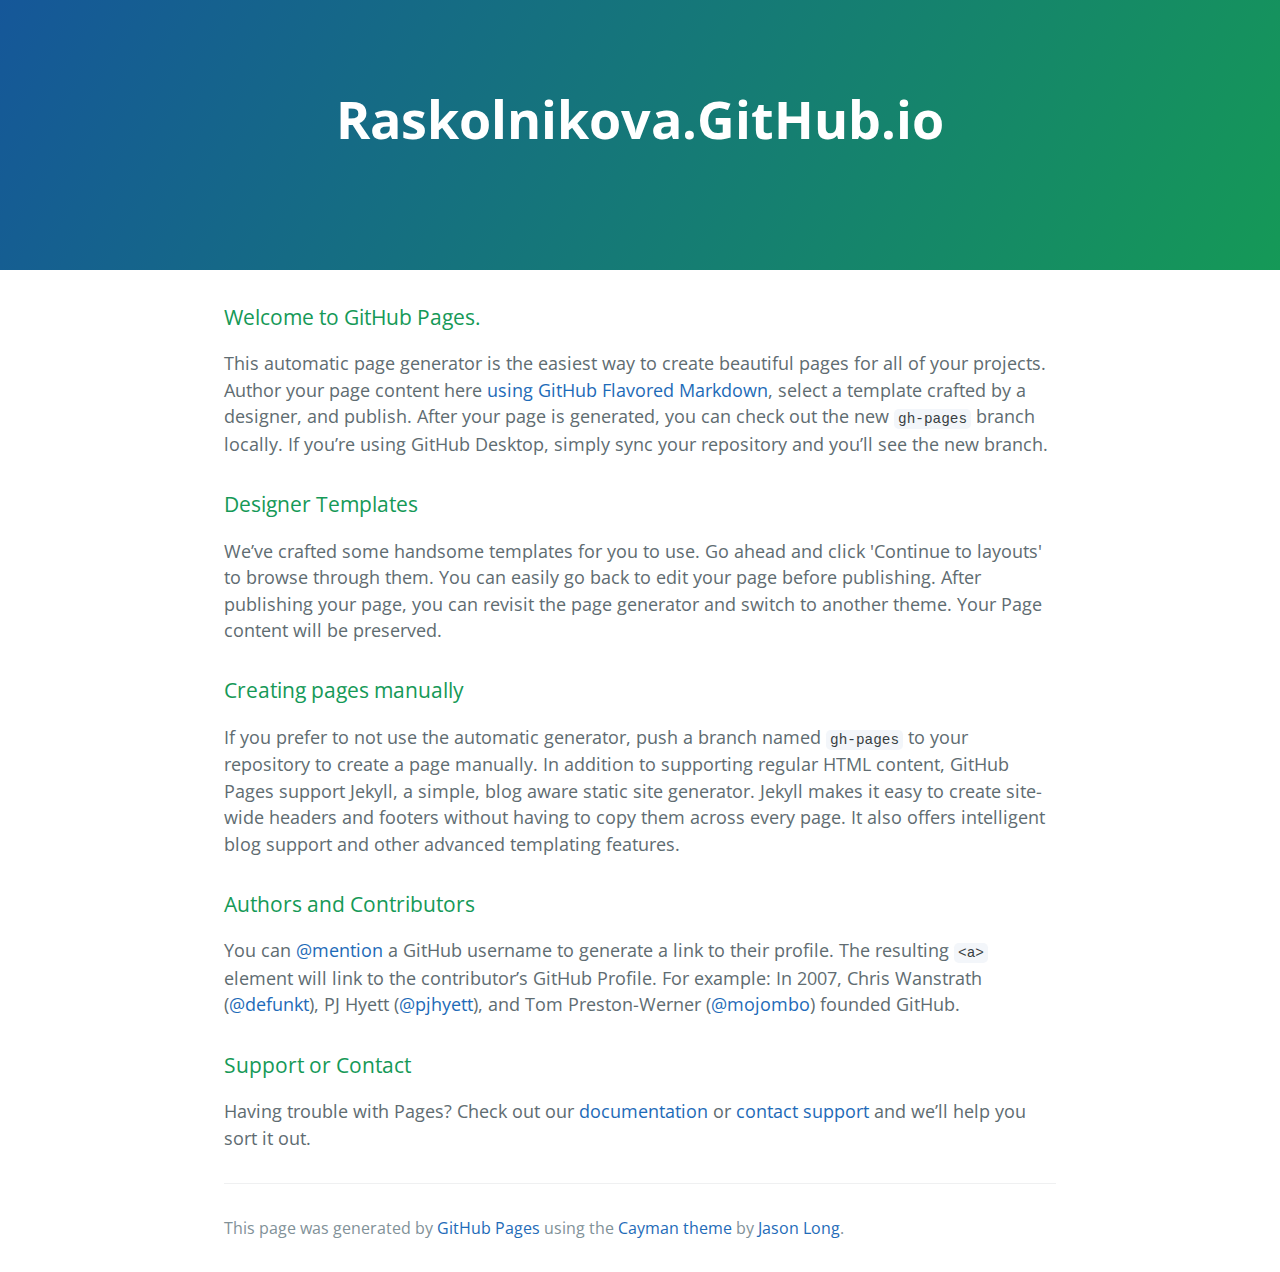
==== index.html @ 6399adfe "Replace master branch with page content via GitHub" ====
<!DOCTYPE html>
<html lang="en-us">
  <head>
    <meta charset="UTF-8">
    <title>Raskolnikova.GitHub.io by raskolnikova</title>
    <meta name="viewport" content="width=device-width, initial-scale=1">
    <link rel="stylesheet" type="text/css" href="stylesheets/normalize.css" media="screen">
    <link href='https://fonts.googleapis.com/css?family=Open+Sans:400,700' rel='stylesheet' type='text/css'>
    <link rel="stylesheet" type="text/css" href="stylesheets/stylesheet.css" media="screen">
    <link rel="stylesheet" type="text/css" href="stylesheets/github-light.css" media="screen">
  </head>
  <body>
    <section class="page-header">
      <h1 class="project-name">Raskolnikova.GitHub.io</h1>
      <h2 class="project-tagline"></h2>
    </section>

    <section class="main-content">
      <h3>
<a id="welcome-to-github-pages" class="anchor" href="#welcome-to-github-pages" aria-hidden="true"><span aria-hidden="true" class="octicon octicon-link"></span></a>Welcome to GitHub Pages.</h3>

<p>This automatic page generator is the easiest way to create beautiful pages for all of your projects. Author your page content here <a href="https://guides.github.com/features/mastering-markdown/">using GitHub Flavored Markdown</a>, select a template crafted by a designer, and publish. After your page is generated, you can check out the new <code>gh-pages</code> branch locally. If you’re using GitHub Desktop, simply sync your repository and you’ll see the new branch.</p>

<h3>
<a id="designer-templates" class="anchor" href="#designer-templates" aria-hidden="true"><span aria-hidden="true" class="octicon octicon-link"></span></a>Designer Templates</h3>

<p>We’ve crafted some handsome templates for you to use. Go ahead and click 'Continue to layouts' to browse through them. You can easily go back to edit your page before publishing. After publishing your page, you can revisit the page generator and switch to another theme. Your Page content will be preserved.</p>

<h3>
<a id="creating-pages-manually" class="anchor" href="#creating-pages-manually" aria-hidden="true"><span aria-hidden="true" class="octicon octicon-link"></span></a>Creating pages manually</h3>

<p>If you prefer to not use the automatic generator, push a branch named <code>gh-pages</code> to your repository to create a page manually. In addition to supporting regular HTML content, GitHub Pages support Jekyll, a simple, blog aware static site generator. Jekyll makes it easy to create site-wide headers and footers without having to copy them across every page. It also offers intelligent blog support and other advanced templating features.</p>

<h3>
<a id="authors-and-contributors" class="anchor" href="#authors-and-contributors" aria-hidden="true"><span aria-hidden="true" class="octicon octicon-link"></span></a>Authors and Contributors</h3>

<p>You can <a href="https://help.github.com/articles/basic-writing-and-formatting-syntax/#mentioning-users-and-teams" class="user-mention">@mention</a> a GitHub username to generate a link to their profile. The resulting <code>&lt;a&gt;</code> element will link to the contributor’s GitHub Profile. For example: In 2007, Chris Wanstrath (<a href="https://github.com/defunkt" class="user-mention">@defunkt</a>), PJ Hyett (<a href="https://github.com/pjhyett" class="user-mention">@pjhyett</a>), and Tom Preston-Werner (<a href="https://github.com/mojombo" class="user-mention">@mojombo</a>) founded GitHub.</p>

<h3>
<a id="support-or-contact" class="anchor" href="#support-or-contact" aria-hidden="true"><span aria-hidden="true" class="octicon octicon-link"></span></a>Support or Contact</h3>

<p>Having trouble with Pages? Check out our <a href="https://help.github.com/pages">documentation</a> or <a href="https://github.com/contact">contact support</a> and we’ll help you sort it out.</p>

      <footer class="site-footer">

        <span class="site-footer-credits">This page was generated by <a href="https://pages.github.com">GitHub Pages</a> using the <a href="https://github.com/jasonlong/cayman-theme">Cayman theme</a> by <a href="https://twitter.com/jasonlong">Jason Long</a>.</span>
      </footer>

    </section>

  
  </body>
</html>
---- stylesheets/stylesheet.css ----
* {
  box-sizing: border-box; }

body {
  padding: 0;
  margin: 0;
  font-family: "Open Sans", "Helvetica Neue", Helvetica, Arial, sans-serif;
  font-size: 16px;
  line-height: 1.5;
  color: #606c71; }

a {
  color: #1e6bb8;
  text-decoration: none; }
  a:hover {
    text-decoration: underline; }

.btn {
  display: inline-block;
  margin-bottom: 1rem;
  color: rgba(255, 255, 255, 0.7);
  background-color: rgba(255, 255, 255, 0.08);
  border-color: rgba(255, 255, 255, 0.2);
  border-style: solid;
  border-width: 1px;
  border-radius: 0.3rem;
  transition: color 0.2s, background-color 0.2s, border-color 0.2s; }
  .btn + .btn {
    margin-left: 1rem; }

.btn:hover {
  color: rgba(255, 255, 255, 0.8);
  text-decoration: none;
  background-color: rgba(255, 255, 255, 0.2);
  border-color: rgba(255, 255, 255, 0.3); }

@media screen and (min-width: 64em) {
  .btn {
    padding: 0.75rem 1rem; } }

@media screen and (min-width: 42em) and (max-width: 64em) {
  .btn {
    padding: 0.6rem 0.9rem;
    font-size: 0.9rem; } }

@media screen and (max-width: 42em) {
  .btn {
    display: block;
    width: 100%;
    padding: 0.75rem;
    font-size: 0.9rem; }
    .btn + .btn {
      margin-top: 1rem;
      margin-left: 0; } }

.page-header {
  color: #fff;
  text-align: center;
  background-color: #159957;
  background-image: linear-gradient(120deg, #155799, #159957); }

@media screen and (min-width: 64em) {
  .page-header {
    padding: 5rem 6rem; } }

@media screen and (min-width: 42em) and (max-width: 64em) {
  .page-header {
    padding: 3rem 4rem; } }

@media screen and (max-width: 42em) {
  .page-header {
    padding: 2rem 1rem; } }

.project-name {
  margin-top: 0;
  margin-bottom: 0.1rem; }

@media screen and (min-width: 64em) {
  .project-name {
    font-size: 3.25rem; } }

@media screen and (min-width: 42em) and (max-width: 64em) {
  .project-name {
    font-size: 2.25rem; } }

@media screen and (max-width: 42em) {
  .project-name {
    font-size: 1.75rem; } }

.project-tagline {
  margin-bottom: 2rem;
  font-weight: normal;
  opacity: 0.7; }

@media screen and (min-width: 64em) {
  .project-tagline {
    font-size: 1.25rem; } }

@media screen and (min-width: 42em) and (max-width: 64em) {
  .project-tagline {
    font-size: 1.15rem; } }

@media screen and (max-width: 42em) {
  .project-tagline {
    font-size: 1rem; } }

.main-content :first-child {
  margin-top: 0; }
.main-content img {
  max-width: 100%; }
.main-content h1, .main-content h2, .main-content h3, .main-content h4, .main-content h5, .main-content h6 {
  margin-top: 2rem;
  margin-bottom: 1rem;
  font-weight: normal;
  color: #159957; }
.main-content p {
  margin-bottom: 1em; }
.main-content code {
  padding: 2px 4px;
  font-family: Consolas, "Liberation Mono", Menlo, Courier, monospace;
  font-size: 0.9rem;
  color: #383e41;
  background-color: #f3f6fa;
  border-radius: 0.3rem; }
.main-content pre {
  padding: 0.8rem;
  margin-top: 0;
  margin-bottom: 1rem;
  font: 1rem Consolas, "Liberation Mono", Menlo, Courier, monospace;
  color: #567482;
  word-wrap: normal;
  background-color: #f3f6fa;
  border: solid 1px #dce6f0;
  border-radius: 0.3rem; }
  .main-content pre > code {
    padding: 0;
    margin: 0;
    font-size: 0.9rem;
    color: #567482;
    word-break: normal;
    white-space: pre;
    background: transparent;
    border: 0; }
.main-content .highlight {
  margin-bottom: 1rem; }
  .main-content .highlight pre {
    margin-bottom: 0;
    word-break: normal; }
.main-content .highlight pre, .main-content pre {
  padding: 0.8rem;
  overflow: auto;
  font-size: 0.9rem;
  line-height: 1.45;
  border-radius: 0.3rem; }
.main-content pre code, .main-content pre tt {
  display: inline;
  max-width: initial;
  padding: 0;
  margin: 0;
  overflow: initial;
  line-height: inherit;
  word-wrap: normal;
  background-color: transparent;
  border: 0; }
  .main-content pre code:before, .main-content pre code:after, .main-content pre tt:before, .main-content pre tt:after {
    content: normal; }
.main-content ul, .main-content ol {
  margin-top: 0; }
.main-content blockquote {
  padding: 0 1rem;
  margin-left: 0;
  color: #819198;
  border-left: 0.3rem solid #dce6f0; }
  .main-content blockquote > :first-child {
    margin-top: 0; }
  .main-content blockquote > :last-child {
    margin-bottom: 0; }
.main-content table {
  display: block;
  width: 100%;
  overflow: auto;
  word-break: normal;
  word-break: keep-all; }
  .main-content table th {
    font-weight: bold; }
  .main-content table th, .main-content table td {
    padding: 0.5rem 1rem;
    border: 1px solid #e9ebec; }
.main-content dl {
  padding: 0; }
  .main-content dl dt {
    padding: 0;
    margin-top: 1rem;
    font-size: 1rem;
    font-weight: bold; }
  .main-content dl dd {
    padding: 0;
    margin-bottom: 1rem; }
.main-content hr {
  height: 2px;
  padding: 0;
  margin: 1rem 0;
  background-color: #eff0f1;
  border: 0; }

@media screen and (min-width: 64em) {
  .main-content {
    max-width: 64rem;
    padding: 2rem 6rem;
    margin: 0 auto;
    font-size: 1.1rem; } }

@media screen and (min-width: 42em) and (max-width: 64em) {
  .main-content {
    padding: 2rem 4rem;
    font-size: 1.1rem; } }

@media screen and (max-width: 42em) {
  .main-content {
    padding: 2rem 1rem;
    font-size: 1rem; } }

.site-footer {
  padding-top: 2rem;
  margin-top: 2rem;
  border-top: solid 1px #eff0f1; }

.site-footer-owner {
  display: block;
  font-weight: bold; }

.site-footer-credits {
  color: #819198; }

@media screen and (min-width: 64em) {
  .site-footer {
    font-size: 1rem; } }

@media screen and (min-width: 42em) and (max-width: 64em) {
  .site-footer {
    font-size: 1rem; } }

@media screen and (max-width: 42em) {
  .site-footer {
    font-size: 0.9rem; } }
---- stylesheets/github-light.css ----
/*
The MIT License (MIT)

Copyright (c) 2015 GitHub, Inc.

Permission is hereby granted, free of charge, to any person obtaining a copy
of this software and associated documentation files (the "Software"), to deal
in the Software without restriction, including without limitation the rights
to use, copy, modify, merge, publish, distribute, sublicense, and/or sell
copies of the Software, and to permit persons to whom the Software is
furnished to do so, subject to the following conditions:

The above copyright notice and this permission notice shall be included in all
copies or substantial portions of the Software.

THE SOFTWARE IS PROVIDED "AS IS", WITHOUT WARRANTY OF ANY KIND, EXPRESS OR
IMPLIED, INCLUDING BUT NOT LIMITED TO THE WARRANTIES OF MERCHANTABILITY,
FITNESS FOR A PARTICULAR PURPOSE AND NONINFRINGEMENT. IN NO EVENT SHALL THE
AUTHORS OR COPYRIGHT HOLDERS BE LIABLE FOR ANY CLAIM, DAMAGES OR OTHER
LIABILITY, WHETHER IN AN ACTION OF CONTRACT, TORT OR OTHERWISE, ARISING FROM,
OUT OF OR IN CONNECTION WITH THE SOFTWARE OR THE USE OR OTHER DEALINGS IN THE
SOFTWARE.

*/

.pl-c /* comment */ {
  color: #969896;
}

.pl-c1      /* constant, markup.raw, meta.diff.header, meta.module-reference, meta.property-name, support, support.constant, support.variable, variable.other.constant */,
.pl-s .pl-v /* string variable */ {
  color: #0086b3;
}

.pl-e  /* entity */,
.pl-en /* entity.name */ {
  color: #795da3;
}

.pl-s .pl-s1 /* string source */,
.pl-smi      /* storage.modifier.import, storage.modifier.package, storage.type.java, variable.other, variable.parameter.function */ {
  color: #333;
}

.pl-ent /* entity.name.tag */ {
  color: #63a35c;
}

.pl-k /* keyword, storage, storage.type */ {
  color: #a71d5d;
}

.pl-pds              /* punctuation.definition.string, string.regexp.character-class */,
.pl-s                /* string */,
.pl-s .pl-pse .pl-s1 /* string punctuation.section.embedded source */,
.pl-sr               /* string.regexp */,
.pl-sr .pl-cce       /* string.regexp constant.character.escape */,
.pl-sr .pl-sra       /* string.regexp string.regexp.arbitrary-repitition */,
.pl-sr .pl-sre       /* string.regexp source.ruby.embedded */ {
  color: #183691;
}

.pl-v /* variable */ {
  color: #ed6a43;
}

.pl-id /* invalid.deprecated */ {
  color: #b52a1d;
}

.pl-ii /* invalid.illegal */ {
  background-color: #b52a1d;
  color: #f8f8f8;
}

.pl-sr .pl-cce /* string.regexp constant.character.escape */ {
  color: #63a35c;
  font-weight: bold;
}

.pl-ml /* markup.list */ {
  color: #693a17;
}

.pl-mh        /* markup.heading */,
.pl-mh .pl-en /* markup.heading entity.name */,
.pl-ms        /* meta.separator */ {
  color: #1d3e81;
  font-weight: bold;
}

.pl-mq /* markup.quote */ {
  color: #008080;
}

.pl-mi /* markup.italic */ {
  color: #333;
  font-style: italic;
}

.pl-mb /* markup.bold */ {
  color: #333;
  font-weight: bold;
}

.pl-md /* markup.deleted, meta.diff.header.from-file */ {
  background-color: #ffecec;
  color: #bd2c00;
}

.pl-mi1 /* markup.inserted, meta.diff.header.to-file */ {
  background-color: #eaffea;
  color: #55a532;
}

.pl-mdr /* meta.diff.range */ {
  color: #795da3;
  font-weight: bold;
}

.pl-mo /* meta.output */ {
  color: #1d3e81;
}
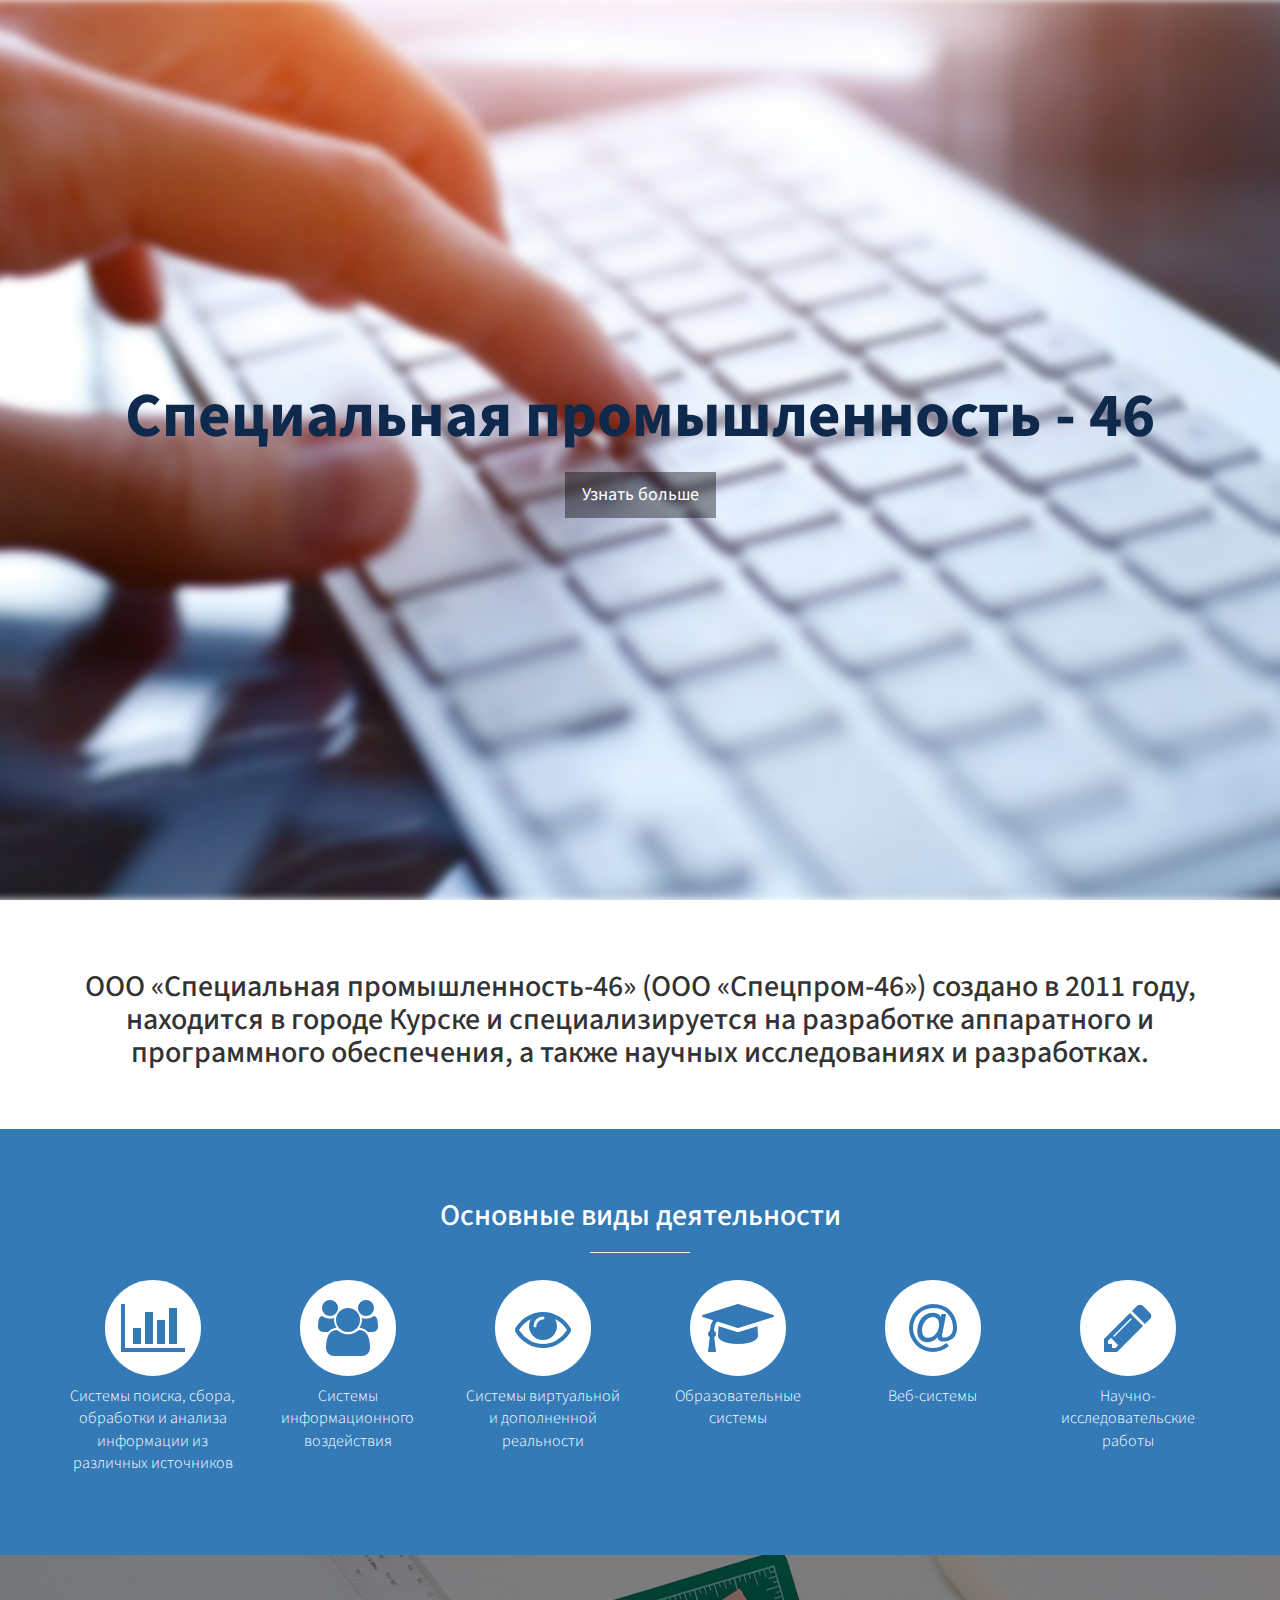
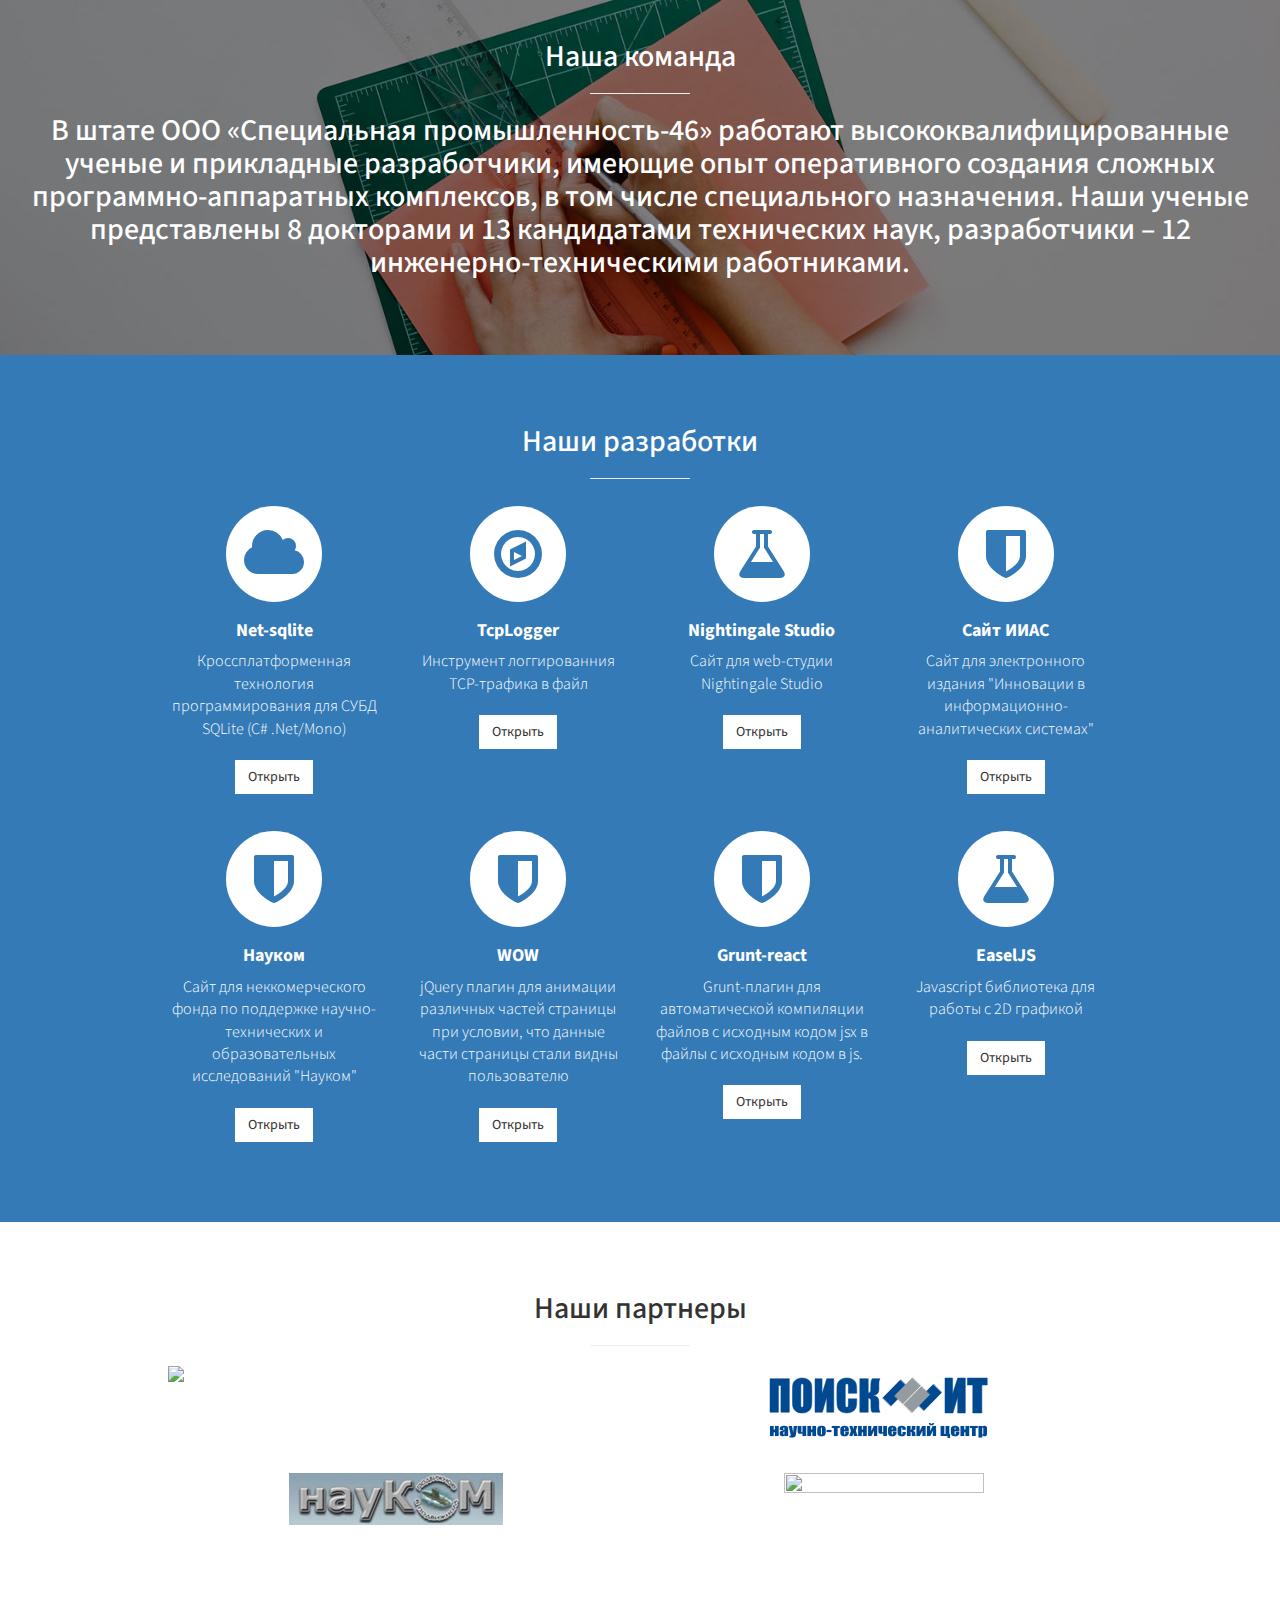
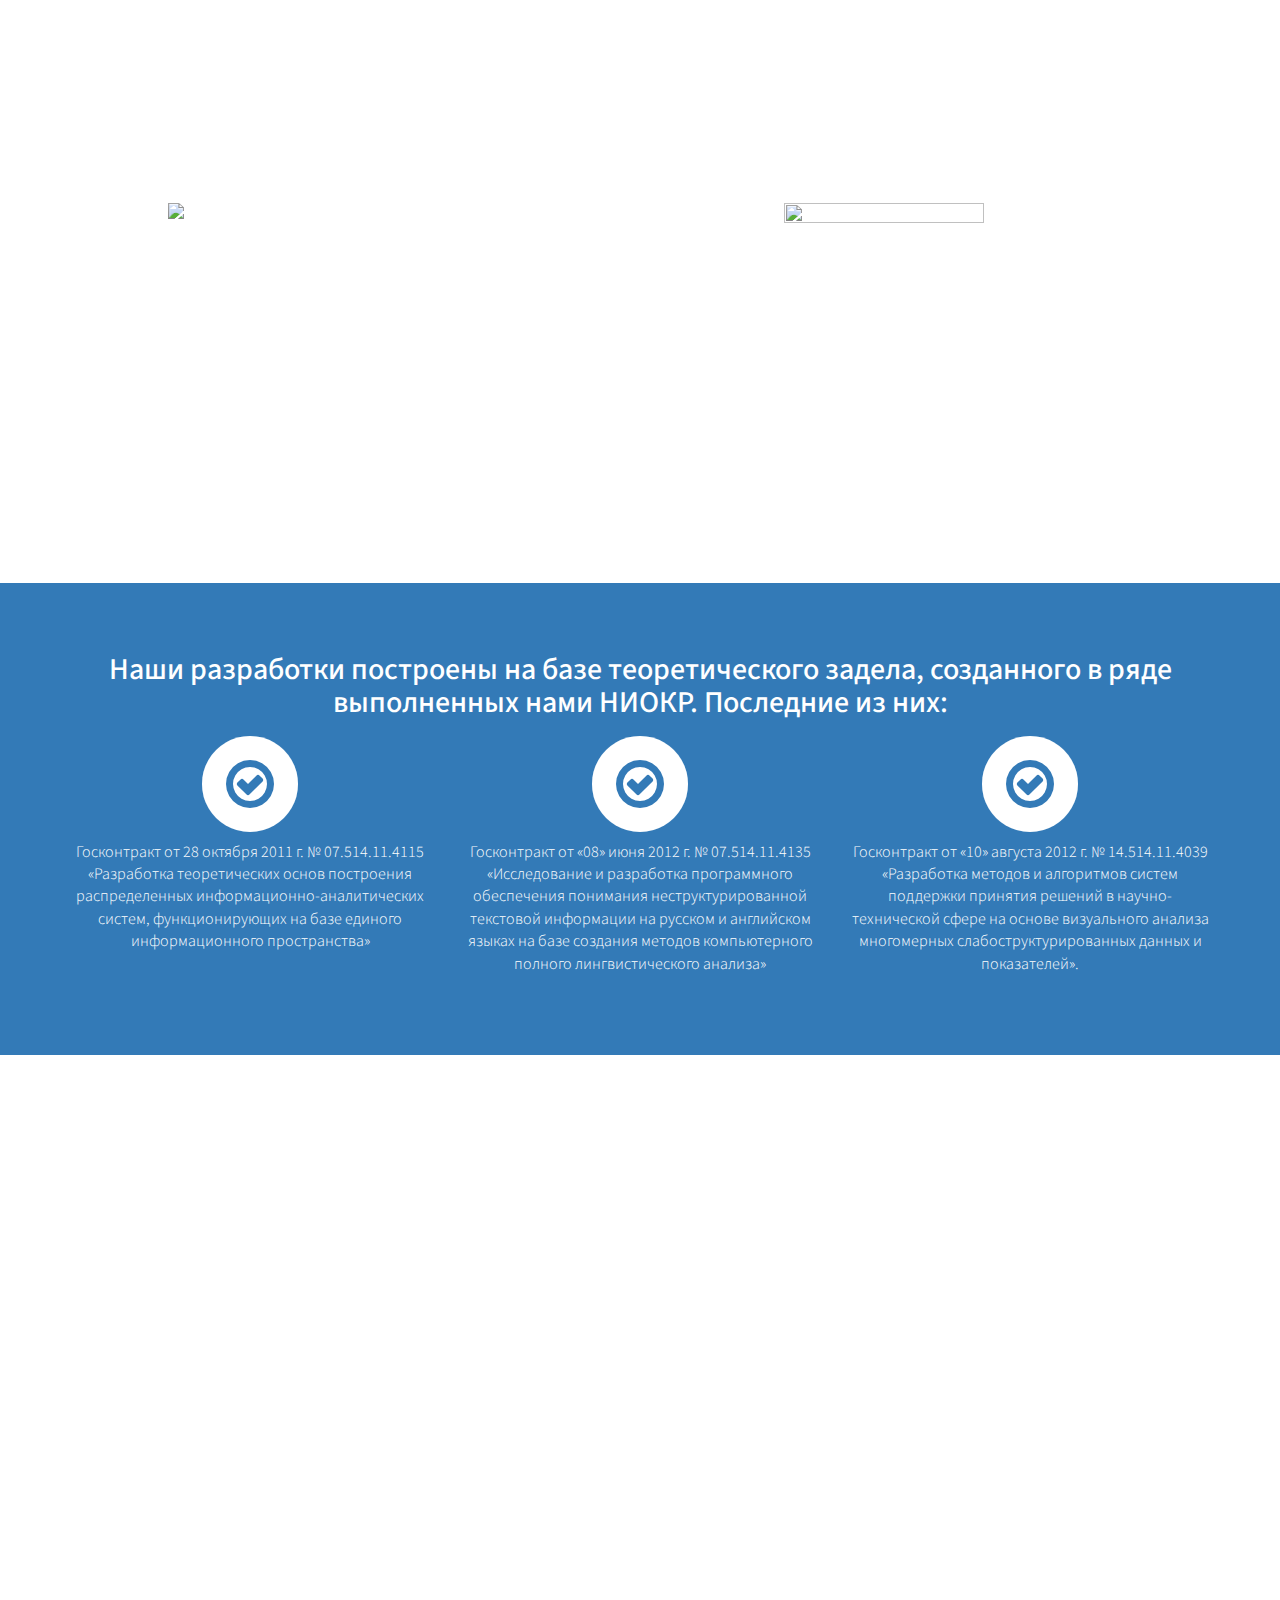
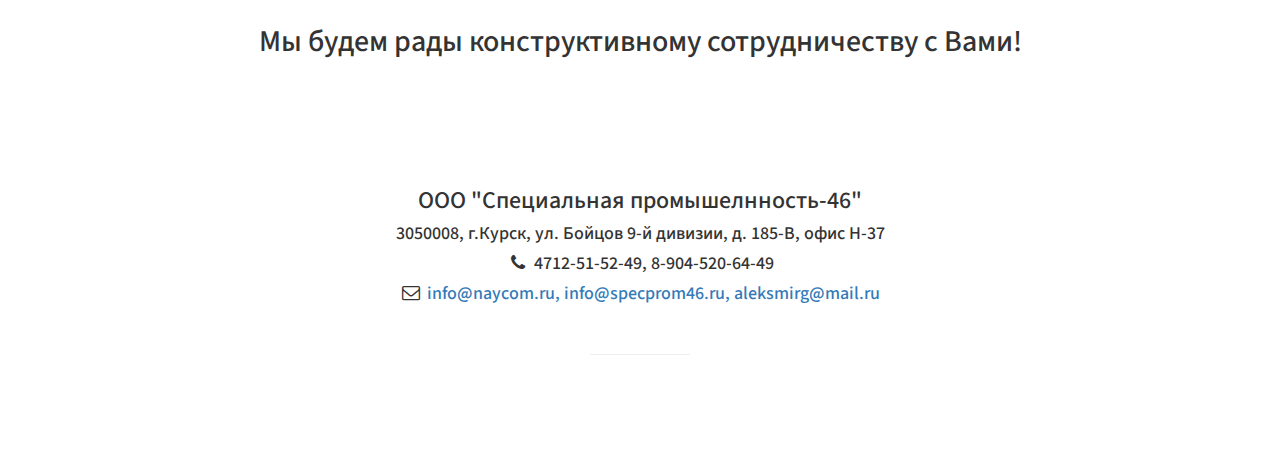
==== commit f9f3a1bd: "init" ====
--- a/index.html
+++ b/index.html
@@ -1,53 +1,486 @@
 <!DOCTYPE html>
-<html lang="en-us">
-  <head>
-    <meta charset="UTF-8">
-    <title>Raskolnikova.GitHub.io by raskolnikova</title>
+<html lang="en">
+
+<head>
+
+    <meta charset="utf-8">
+    <meta http-equiv="X-UA-Compatible" content="IE=edge">
     <meta name="viewport" content="width=device-width, initial-scale=1">
-    <link rel="stylesheet" type="text/css" href="stylesheets/normalize.css" media="screen">
-    <link href='https://fonts.googleapis.com/css?family=Open+Sans:400,700' rel='stylesheet' type='text/css'>
-    <link rel="stylesheet" type="text/css" href="stylesheets/stylesheet.css" media="screen">
-    <link rel="stylesheet" type="text/css" href="stylesheets/github-light.css" media="screen">
-  </head>
-  <body>
-    <section class="page-header">
-      <h1 class="project-name">Raskolnikova.GitHub.io</h1>
-      <h2 class="project-tagline"></h2>
-    </section>
-
-    <section class="main-content">
-      <h3>
-<a id="welcome-to-github-pages" class="anchor" href="#welcome-to-github-pages" aria-hidden="true"><span aria-hidden="true" class="octicon octicon-link"></span></a>Welcome to GitHub Pages.</h3>
-
-<p>This automatic page generator is the easiest way to create beautiful pages for all of your projects. Author your page content here <a href="https://guides.github.com/features/mastering-markdown/">using GitHub Flavored Markdown</a>, select a template crafted by a designer, and publish. After your page is generated, you can check out the new <code>gh-pages</code> branch locally. If you’re using GitHub Desktop, simply sync your repository and you’ll see the new branch.</p>
-
-<h3>
-<a id="designer-templates" class="anchor" href="#designer-templates" aria-hidden="true"><span aria-hidden="true" class="octicon octicon-link"></span></a>Designer Templates</h3>
-
-<p>We’ve crafted some handsome templates for you to use. Go ahead and click 'Continue to layouts' to browse through them. You can easily go back to edit your page before publishing. After publishing your page, you can revisit the page generator and switch to another theme. Your Page content will be preserved.</p>
-
-<h3>
-<a id="creating-pages-manually" class="anchor" href="#creating-pages-manually" aria-hidden="true"><span aria-hidden="true" class="octicon octicon-link"></span></a>Creating pages manually</h3>
-
-<p>If you prefer to not use the automatic generator, push a branch named <code>gh-pages</code> to your repository to create a page manually. In addition to supporting regular HTML content, GitHub Pages support Jekyll, a simple, blog aware static site generator. Jekyll makes it easy to create site-wide headers and footers without having to copy them across every page. It also offers intelligent blog support and other advanced templating features.</p>
-
-<h3>
-<a id="authors-and-contributors" class="anchor" href="#authors-and-contributors" aria-hidden="true"><span aria-hidden="true" class="octicon octicon-link"></span></a>Authors and Contributors</h3>
-
-<p>You can <a href="https://help.github.com/articles/basic-writing-and-formatting-syntax/#mentioning-users-and-teams" class="user-mention">@mention</a> a GitHub username to generate a link to their profile. The resulting <code>&lt;a&gt;</code> element will link to the contributor’s GitHub Profile. For example: In 2007, Chris Wanstrath (<a href="https://github.com/defunkt" class="user-mention">@defunkt</a>), PJ Hyett (<a href="https://github.com/pjhyett" class="user-mention">@pjhyett</a>), and Tom Preston-Werner (<a href="https://github.com/mojombo" class="user-mention">@mojombo</a>) founded GitHub.</p>
-
-<h3>
-<a id="support-or-contact" class="anchor" href="#support-or-contact" aria-hidden="true"><span aria-hidden="true" class="octicon octicon-link"></span></a>Support or Contact</h3>
-
-<p>Having trouble with Pages? Check out our <a href="https://help.github.com/pages">documentation</a> or <a href="https://github.com/contact">contact support</a> and we’ll help you sort it out.</p>
-
-      <footer class="site-footer">
-
-        <span class="site-footer-credits">This page was generated by <a href="https://pages.github.com">GitHub Pages</a> using the <a href="https://github.com/jasonlong/cayman-theme">Cayman theme</a> by <a href="https://twitter.com/jasonlong">Jason Long</a>.</span>
-      </footer>
-
-    </section>
-
-  
-  </body>
+    <meta name="description" content="">
+    <meta name="author" content="">
+
+    <title>СпецПром-46</title>
+
+    <!-- Bootstrap Core CSS -->
+    <link href="css/bootstrap.min.css" rel="stylesheet">
+
+    <!-- Custom CSS -->
+    <link href="css/stylish-portfolio.css" rel="stylesheet">
+
+    <!-- Custom Fonts -->
+    <link href="font-awesome/css/font-awesome.min.css" rel="stylesheet" type="text/css">
+    <link href="http://fonts.googleapis.com/css?family=Source+Sans+Pro:300,400,700,300italic,400italic,700italic"
+          rel="stylesheet" type="text/css">
+
+    <!-- HTML5 Shim and Respond.js IE8 support of HTML5 elements and media queries -->
+    <!-- WARNING: Respond.js doesn't work if you view the page via file:// -->
+    <!--[if lt IE 9]>
+    <script src="https://oss.maxcdn.com/libs/html5shiv/3.7.0/html5shiv.js"></script>
+    <script src="https://oss.maxcdn.com/libs/respond.js/1.4.2/respond.min.js"></script>
+    <![endif]-->
+
+</head>
+
+<body>
+
+
+<header id="top" class="header">
+    <div class="text-vertical-center">
+        <h1>Специальная промышленность - 46</h1>
+        <br>
+        <a href="#about" class="btn btn-dark btn-lg">Узнать больше</a>
+    </div>
+</header>
+
+<!-- About -->
+<section id="about" class="about">
+    <div class="container">
+        <div class="row">
+            <div class="col-lg-12 text-center">
+                <h2>ООО «Специальная промышленность-46» (ООО «Спецпром-46») создано в 2011 году, находится в городе
+                    Курске и специализируется на разработке аппаратного и программного обеспечения, а также научных
+                    исследованиях и разработках.</h2>
+            </div>
+        </div>
+        <!-- /.row -->
+    </div>
+    <!-- /.container -->
+</section>
+
+<section id="directions" class="services bg-primary">
+    <div class="container">
+        <div class="row text-center">
+            <div class="col-lg-12 ">
+                <h2>Основные виды деятельности</h2>
+                <hr class="small">
+                <div class="row">
+
+                    <div class="col-md-2 col-sm-6">
+                        <div class="service-item">
+                                <span class="fa-stack fa-4x">
+                                <i class="fa   fa-circle fa-stack-2x"></i>
+                                <i class="fa fa-bar-chart fa-stack-1x text-primary"></i>
+                            </span>
+                            <p class="lead">Системы поиска, сбора, обработки и анализа информации из различных
+                                источников</p>
+
+                        </div>
+                    </div>
+                    <div class="col-md-2 col-sm-6">
+                        <div class="service-item">
+                                <span class="fa-stack fa-4x">
+                                <i class="fa  fa-circle fa-stack-2x"></i>
+                                <i class="fa fa-users fa-stack-1x text-primary"></i>
+                            </span>
+                            <p class="lead">Системы информационного воздействия</p>
+
+                        </div>
+                    </div>
+                    <div class="col-md-2 col-sm-6">
+                        <div class="service-item">
+                                <span class="fa-stack fa-4x">
+                                <i class="fa  fa-circle fa-stack-2x"></i>
+                                <i class="fa fa-eye fa-stack-1x text-primary"></i>
+                            </span>
+                            <p class="lead">Системы виртуальной и дополненной реальности</p>
+
+                        </div>
+                    </div>
+
+                    <div class="col-md-2 col-sm-6">
+                        <div class="service-item">
+                                <span class="fa-stack fa-4x">
+                                <i class="fa  fa-circle fa-stack-2x"></i>
+                                <i class="fa fa-graduation-cap fa-stack-1x text-primary"></i>
+                            </span>
+                            <p class="lead">Образовательные системы</p>
+
+                        </div>
+                    </div>
+
+                    <div class="col-md-2 col-sm-6">
+                        <div class="service-item">
+                                <span class="fa-stack fa-4x">
+                                <i class="fa  fa-circle fa-stack-2x"></i>
+                                <i class="fa fa-at fa-stack-1x text-primary"></i>
+                            </span>
+                            <p class="lead">Веб-системы</p>
+                        </div>
+                    </div>
+
+                    <div class="col-md-2 col-sm-6">
+                        <div class="service-item">
+                                <span class="fa-stack fa-4x">
+                                <i class="fa  fa-circle fa-stack-2x"></i>
+                                <i class="fa fa-pencil fa-stack-1x text-primary"></i>
+                            </span>
+                            <p class="lead">Научно-исследовательские работы</p>
+
+                        </div>
+                    </div>
+
+                </div>
+            </div>
+        </div>
+    </div>
+</section>
+
+<aside class="callout">
+    <div class="text-vertical-center">
+
+        <div class="col-lg-12 text-center">
+            <h2>Наша команда</h2>
+            <hr class="small">
+            <h2>В штате ООО «Специальная промышленность-46» работают высококвалифицированные ученые и прикладные
+                разработчики, имеющие опыт оперативного создания сложных программно-аппаратных комплексов, в том числе
+                специального назначения. Наши ученые представлены 8 докторами и 13 кандидатами технических наук,
+                разработчики – 12 инженерно-техническими работниками.
+            </h2>
+        </div>
+
+    </div>
+</aside>
+
+<!-- Services -->
+<!-- The circle icons use Font Awesome's stacked icon classes. For more information, visit http://fontawesome.io/examples/ -->
+<section id="services" class="services bg-primary">
+    <div class="container">
+        <div class="row text-center">
+            <div class="col-lg-10 col-lg-offset-1">
+                <h2>Наши разработки</h2>
+                <hr class="small">
+                <div class="row">
+
+                    <div class="col-md-3 col-sm-6">
+                        <div class="service-item">
+                                <span class="fa-stack fa-4x">
+                                <i class="fa fa-circle fa-stack-2x"></i>
+                                <i class="fa fa-cloud fa-stack-1x text-primary"></i>
+                            </span>
+                            <h4>
+                                <strong>Net-sqlite</strong>
+                            </h4>
+                            <p class="lead">Кроссплатформенная технология программирования для СУБД SQLite (С#
+                                .Net/Mono)</p>
+                            <a class="btn btn-light" href="https://github.com/daynin/net-sqlite">Открыть</a>
+                        </div>
+                    </div>
+
+                    <div class="col-md-3 col-sm-6">
+                        <div class="service-item">
+                                <span class="fa-stack fa-4x">
+                                <i class="fa fa-circle fa-stack-2x"></i>
+                                <i class="fa fa-compass fa-stack-1x text-primary"></i>
+                            </span>
+                            <h4>
+                                <strong>TcpLogger</strong>
+                            </h4>
+                            <p class="lead">Инструмент логгированния TCP-трафика в файл</p>
+                            <a href="https://github.com/abtv/TcpLogger" class="btn btn-light">Открыть</a>
+                        </div>
+                    </div>
+
+                    <div class="col-md-3 col-sm-6">
+                        <div class="service-item">
+                                <span class="fa-stack fa-4x">
+                                <i class="fa fa-circle fa-stack-2x"></i>
+                                <i class="fa fa-flask fa-stack-1x text-primary"></i>
+                            </span>
+                            <h4>
+                                <strong>Nightingale Studio </strong>
+                            </h4>
+                            <p class="lead">Сайт для web-студии Nightingale Studio </p>
+                            <a href="http://nightingale-studio.com/" class="btn btn-light">Открыть</a>
+                        </div>
+                    </div>
+
+                    <div class="col-md-3 col-sm-6">
+                        <div class="service-item">
+                                <span class="fa-stack fa-4x">
+                                <i class="fa fa-circle fa-stack-2x"></i>
+                                <i class="fa fa-shield fa-stack-1x text-primary"></i>
+                            </span>
+                            <h4>
+                                <strong>Сайт ИИАС</strong>
+                            </h4>
+                            <p class="lead">Сайт для электронного издания "Инновации в информационно-аналитических
+                                системах"</p>
+                            <a href="http://www.iias.ru/" class="btn btn-light">Открыть</a>
+                        </div>
+                    </div>
+                </div>
+
+                <div class="row">
+                    <div class="col-md-3 col-sm-6">
+                        <div class="service-item">
+                                <span class="fa-stack fa-4x">
+                                <i class="fa fa-circle fa-stack-2x"></i>
+                                <i class="fa fa-shield fa-stack-1x text-primary"></i>
+                            </span>
+                            <h4>
+                                <strong>Науком</strong>
+                            </h4>
+                            <p class="lead">Сайт для неккомерческого фонда по поддержке научно-технических и
+                                образовательных
+                                исследований "Науком"</p>
+                            <a href="http://www.naycom.ru/" class="btn btn-light">Открыть</a>
+                        </div>
+                    </div>
+                    <div class="col-md-3 col-sm-6">
+                        <div class="service-item">
+                                <span class="fa-stack fa-4x">
+                                <i class="fa fa-circle fa-stack-2x"></i>
+                                <i class="fa fa-shield fa-stack-1x text-primary"></i>
+                            </span>
+                            <h4>
+                                <strong>WOW</strong>
+                            </h4>
+                            <p class="lead">jQuery плагин для анимации различных частей страницы при условии, что данные
+                                части
+                                страницы стали видны пользователю</p>
+                            <a href="https://github.com/matthieua/WOW" class="btn btn-light">Открыть</a>
+                        </div>
+                    </div>
+
+                    <div class="col-md-3 col-sm-6">
+                        <div class="service-item">
+                                <span class="fa-stack fa-4x">
+                                <i class="fa fa-circle fa-stack-2x"></i>
+                                <i class="fa fa-shield fa-stack-1x text-primary"></i>
+                            </span>
+                            <h4>
+                                <strong>Grunt-react</strong>
+                            </h4>
+                            <p class="lead">Grunt-плагин для автоматической компиляции файлов с исходным кодом jsx в
+                                файлы с исходным
+                                кодом в js.</p>
+                            <a href="https://github.com/ericclemmons/grunt-react" class="btn btn-light">Открыть</a>
+                        </div>
+                    </div>
+
+                    <div class="col-md-3 col-sm-6">
+                        <div class="service-item">
+                                <span class="fa-stack fa-4x">
+                                <i class="fa fa-circle fa-stack-2x"></i>
+                                <i class="fa fa-flask fa-stack-1x text-primary"></i>
+                            </span>
+                            <h4>
+                                <strong>EaselJS</strong>
+                            </h4>
+                            <p class="lead">Javascript библиотека для работы с 2D графикой</p>
+                            <a href="https://github.com/CreateJS/EaselJS" class="btn btn-light">Открыть</a>
+                        </div>
+                    </div>
+
+                </div>
+                <!-- /.row (nested) -->
+            </div>
+            <!-- /.col-lg-10 -->
+        </div>
+        <!-- /.row -->
+    </div>
+    <!-- /.container -->
+</section>
+
+<!-- Callout -->
+
+
+<!-- Portfolio -->
+<section id="portfolio" class="portfolio">
+    <div class="container">
+        <div class="row">
+            <div class="col-lg-10 col-lg-offset-1 text-center">
+                <h2>Наши партнеры</h2>
+                <hr class="small">
+                <div class="row">
+                    <div class="col-md-6">
+                        <div class="portfolio-item">
+                            <a href="http://kursksu.ru">
+                                <img class="img-portfolio img-responsive"
+                                     src="https://upload.wikimedia.org/wikipedia/commons/thumb/6/61/KSU_emblema.png/220px-KSU_emblema.png">
+                            </a>
+                        </div>
+                    </div>
+                    <div class="col-md-6">
+                        <div class="portfolio-item">
+                            <a href="http://poisk-it.ru/">
+                                <img class="img-portfolio img-responsive" src="./img/poisk.svg">
+                            </a>
+                        </div>
+                    </div>
+                    <div class="col-md-6">
+                        <div class="portfolio-item">
+                            <a href="http://naycom.ru/index.html">
+                                <img class="img-portfolio img-responsive" src="./img/naukom.png">
+                            </a>
+                        </div>
+                    </div>
+                    <div class="col-md-6">
+                        <div class="portfolio-item">
+                            <a href="http://www.bmstu.ru/">
+                                <img class="img-portfolio img-responsive"
+                                     src="http://abali.ru/wp-content/uploads/2013/03/Gerb_MGTU_imeni_Baumana.png"
+                                     width="200" height="300">
+                            </a>
+                        </div>
+                    </div>
+                    <div class="col-md-6">
+                        <div class="portfolio-item">
+                            <a href="http://evrikatrade.ru/">
+                                <img class="img-portfolio img-responsive"
+                                     src="https://41.img.avito.st/shop/logo/300x150/39198941_752187612.png">
+                            </a>
+                        </div>
+                    </div>
+                    <div class="col-md-6">
+                        <div class="portfolio-item">
+                            <a href="http://www.systemprom.ru/">
+                                <img class="img-portfolio img-responsive"
+                                     src="http://www.groteck.ru/attachments/news01/86708/sistemprom250.jpg" width="200"
+                                     height="300">
+                            </a>
+                        </div>
+                    </div>
+                </div>
+                <!-- /.row (nested) -->
+            </div>
+            <!-- /.col-lg-10 -->
+        </div>
+        <!-- /.row -->
+    </div>
+    <!-- /.container -->
+</section>
+
+<!-- Call to Action -->
+<aside class="call-to-action bg-primary">
+    <div class="container">
+        <div class="row">
+            <div class="col-lg-12 text-center">
+                <h2>Наши разработки построены на базе теоретического задела, созданного в ряде выполненных нами НИОКР.
+                    Последние из них:</h2>
+                <div class="row">
+
+                    <div class="col-md-4 col-sm-6">
+                        <div class="service-item">
+                                <span class="fa-stack fa-4x">
+                                <i class="fa   fa-circle fa-stack-2x"></i>
+                                <i class="fa fa-check-circle-o fa-stack-1x text-primary"></i>
+                            </span>
+                            <p class="lead">Госконтракт от 28 октября 2011 г. № 07.514.11.4115 «Разработка теоретических
+                                основ построения распределенных информационно-аналитических систем, функционирующих на
+                                базе
+                                единого информационного пространства»</p>
+                        </div>
+                    </div>
+
+                    <div class="col-md-4 col-sm-6">
+                        <div class="service-item">
+                                <span class="fa-stack fa-4x">
+                                <i class="fa   fa-circle fa-stack-2x"></i>
+                                <i class="fa fa-check-circle-o fa-stack-1x text-primary"></i>
+                            </span>
+                            <p class="lead">Госконтракт от «08» июня 2012 г. № 07.514.11.4135 «Исследование и
+                                разработка программного обеспечения понимания неструктурированной текстовой
+                                информации на русском и английском языках на базе создания методов компьютерного
+                                полного лингвистического анализа»</p>
+                        </div>
+                    </div>
+                    <div class="col-md-4 col-sm-6">
+                        <div class="service-item">
+                                <span class="fa-stack fa-4x">
+                                <i class="fa   fa-circle fa-stack-2x"></i>
+                                <i class="fa fa-check-circle-o fa-stack-1x text-primary"></i>
+                            </span>
+                            <p class="lead">Госконтракт от «10» августа 2012 г. № 14.514.11.4039 «Разработка
+                                методов и алгоритмов систем поддержки принятия решений в научно-технической
+                                сфере на основе визуального анализа многомерных слабоструктурированных
+                                данных и показателей».</p>
+                        </div>
+                    </div>
+                </div>
+            </div>
+        </div>
+</aside>
+
+<!-- Map -->
+<section id="contact" class="map">
+
+    <iframe width="100%" height="100%" frameborder="0" scrolling="no" style="pointer-events:none" marginheight="0" marginwidth="0"
+            src="https://www.google.com/maps/embed?pb=!1m18!1m12!1m3!1d2471.1634239918567!2d36.14613441577822!3d51.73004617967237!2m3!1f0!2f0!3f0!3m2!1i1024!2i768!4f13.1!3m3!1m2!1s0x412f0303ce5bce07%3A0xff85d6b74dbf063a!2z0YPQuy4g0JHQvtC50YbQvtCyIDkt0Lkg0LTQuNCy0LjQt9C40LgsIDE4NSwg0JrRg9GA0YHQuiwg0JrRg9GA0YHQutCw0Y8g0L7QsdC7LiwgMzA1MDAz!5e0!3m2!1sru!2sru!4v1460654049087"
+            width="600" height="450" frameborder="0" style="border:0" allowfullscreen></iframe>
+</section>
+
+<section class="title">
+    <div class="container">
+        <div class="row">
+            <div class="col-lg-10 col-lg-offset-1 text-center"><h2>Мы будем рады конструктивному сотрудничеству с
+                Вами!</h2></div>
+        </div>
+    </div>
+</section>
+<!-- Footer -->
+<footer>
+    <div class="container">
+        <div class="row">
+            <div class="col-lg-10 col-lg-offset-1 text-center">
+                <h4><strong><h3>ООО "Специальная промышелнность-46"</h3></strong>
+                </h4>
+               <h4> <p>3050008, г.Курск,
+                    ул. Бойцов 9-й дивизии,
+                    д. 185-В, офис Н-37</p></h4>
+                <ul class="list-unstyled">
+                    <li>
+                        <h4><i class="fa fa-phone fa-fw"></i> 4712-51-52-49, 8-904-520-64-49</h4></li>
+                    <li><h4><i class="fa fa-envelope-o fa-fw"></i> <a href="mailto:aleksmirg@mail.ru">info@naycom.ru,
+                        info@specprom46.ru, aleksmirg@mail.ru</a></h4>
+                    </li>
+                </ul>
+                <br>
+
+                <hr class="small">
+            </div>
+        </div>
+    </div>
+</footer>
+
+<!-- jQuery -->
+<script src="js/jquery.js"></script>
+
+<!-- Bootstrap Core JavaScript -->
+<script src="js/bootstrap.min.js"></script>
+
+<!-- Custom Theme JavaScript -->
+<script>
+    // Closes the sidebar menu
+
+    // Scrolls to the selected menu item on the page
+    $(function () {
+        $('a[href*=#]:not([href=#])').click(function () {
+            if (location.pathname.replace(/^\//, '') == this.pathname.replace(/^\//, '') || location.hostname == this.hostname) {
+
+                var target = $(this.hash);
+                target = target.length ? target : $('[name=' + this.hash.slice(1) + ']');
+                if (target.length) {
+                    $('html,body').animate({
+                        scrollTop: target.offset().top
+                    }, 1000);
+                    return false;
+                }
+            }
+        });
+    });
+</script>
+
+</body>
+
 </html>
--- a/css/stylish-portfolio.css
+++ b/css/stylish-portfolio.css
@@ -0,0 +1,253 @@
+/*!
+ * Start Bootstrap - Stylish Portfolio Bootstrap Theme (http://startbootstrap.com)
+ * Code licensed under the Apache License v2.0.
+ * For details, see http://www.apache.org/licenses/LICENSE-2.0.
+ */
+
+/* Global Styles */
+
+html,
+body {
+    width: 100%;
+    height: 100%;
+}
+
+body {
+    font-family: "Source Sans Pro","Helvetica Neue",Helvetica,Arial,sans-serif;
+}
+
+.text-vertical-center {
+    display: table-cell;
+    text-align: center;
+    vertical-align: middle;
+}
+
+.text-vertical-center h1 {
+    color:#0E294B;
+    margin: 0;
+    padding: 0;
+    font-size: 4.5em;
+    font-weight: 700;
+}
+
+.text-vertical-center h3 {
+    color: #003153;
+}
+
+/* Custom Button Styles */
+
+.btn-dark {
+    border-radius: 0;
+    color: #fff;
+    background-color: rgba(0,0,0,0.4);
+}
+
+.btn-dark:hover,
+.btn-dark:focus,
+.btn-dark:active {
+    color: #fff;
+    background-color: rgba(0,0,0,0.7);
+}
+
+.btn-light {
+    border-radius: 0;
+    color: #333;
+    background-color: rgb(255,255,255);
+}
+
+.btn-light:hover,
+.btn-light:focus,
+.btn-light:active {
+    color: #333;
+    background-color: rgba(255,255,255,0.8);
+}
+
+/* Custom Horizontal Rule */
+
+hr.small {
+    max-width: 100px;
+}
+
+/* Side Menu */
+
+#sidebar-wrapper {
+    z-index: 1000;
+    position: fixed;
+    right: 0;
+    width: 250px;
+    height: 100%;
+    margin-right: -250px;
+    overflow-y: auto;
+    background: #222;
+    -webkit-transition: all 0.4s ease 0s;
+    -moz-transition: all 0.4s ease 0s;
+    -ms-transition: all 0.4s ease 0s;
+    -o-transition: all 0.4s ease 0s;
+    transition: all 0.4s ease 0s;
+}
+
+.sidebar-nav {
+    position: absolute;
+    top: 0;
+    width: 250px;
+    margin: 0;
+    padding: 0;
+    list-style: none;
+}
+
+.sidebar-nav li {
+    text-indent: 20px;
+    line-height: 40px;
+}
+
+.sidebar-nav li a {
+    display: block;
+    text-decoration: none;
+    color: #999;
+}
+
+.sidebar-nav li a:hover {
+    text-decoration: none;
+    color: #fff;
+    background: rgba(255,255,255,0.2);
+}
+
+.sidebar-nav li a:active,
+.sidebar-nav li a:focus {
+    text-decoration: none;
+}
+
+.sidebar-nav > .sidebar-brand {
+    height: 55px;
+    font-size: 18px;
+    line-height: 55px;
+}
+
+.sidebar-nav > .sidebar-brand a {
+    color: #999;
+}
+
+.sidebar-nav > .sidebar-brand a:hover {
+    color: #fff;
+    background: none;
+}
+
+#menu-toggle {
+    z-index: 1;
+    position: fixed;
+    top: 0;
+    right: 0;
+}
+
+#sidebar-wrapper.active {
+    right: 250px;
+    width: 250px;
+    -webkit-transition: all 0.4s ease 0s;
+    -moz-transition: all 0.4s ease 0s;
+    -ms-transition: all 0.4s ease 0s;
+    -o-transition: all 0.4s ease 0s;
+    transition: all 0.4s ease 0s;
+}
+
+.toggle {
+    margin: 5px 5px 0 0;
+}
+
+/* Header */
+
+.header {
+    display: table;
+    position: relative;
+    width: 100%;
+    height: 100%;
+    background: url(../img/it.png) no-repeat center center scroll;
+    -webkit-background-size: cover;
+    -moz-background-size: cover;
+    background-size: cover;
+    -o-background-size: cover;
+
+}
+
+/* About */
+
+.about {
+    padding: 50px 0;
+}
+
+/* Services */
+
+.services {
+    padding: 50px 0;
+}
+
+.service-item {
+    margin-bottom: 30px;
+}
+
+/* Callout */
+
+.callout {
+    display: table;
+    width: 100%;
+    height: 400px;
+    color: #fff;
+    background: url(../img/callout.jpg) no-repeat center center scroll;
+    -webkit-background-size: cover;
+    -moz-background-size: cover;
+    background-size: cover;
+    -o-background-size: cover;
+}
+
+/* Portfolio */
+
+.portfolio {
+    padding: 50px 0;
+}
+
+.portfolio-item {
+    margin-bottom: 30px;
+}
+
+.img-portfolio {
+    margin: 0 auto;
+}
+
+.img-portfolio:hover {
+    opacity: 0.8;
+}
+
+/* Call to Action */
+
+.call-to-action {
+    padding: 50px 0;
+}
+
+.call-to-action .btn {
+    margin: 10px;
+}
+
+/* Map */
+
+.map {
+    height: 500px;
+}
+
+@media(max-width:768px) {
+    .map {
+        height: 75%;
+    }
+}
+
+/* Footer */
+
+footer {
+    padding: 100px 0;
+}
+
+.lead{
+    font-size:12pt;
+}
+
+.title {
+    margin-top: 50px;
+}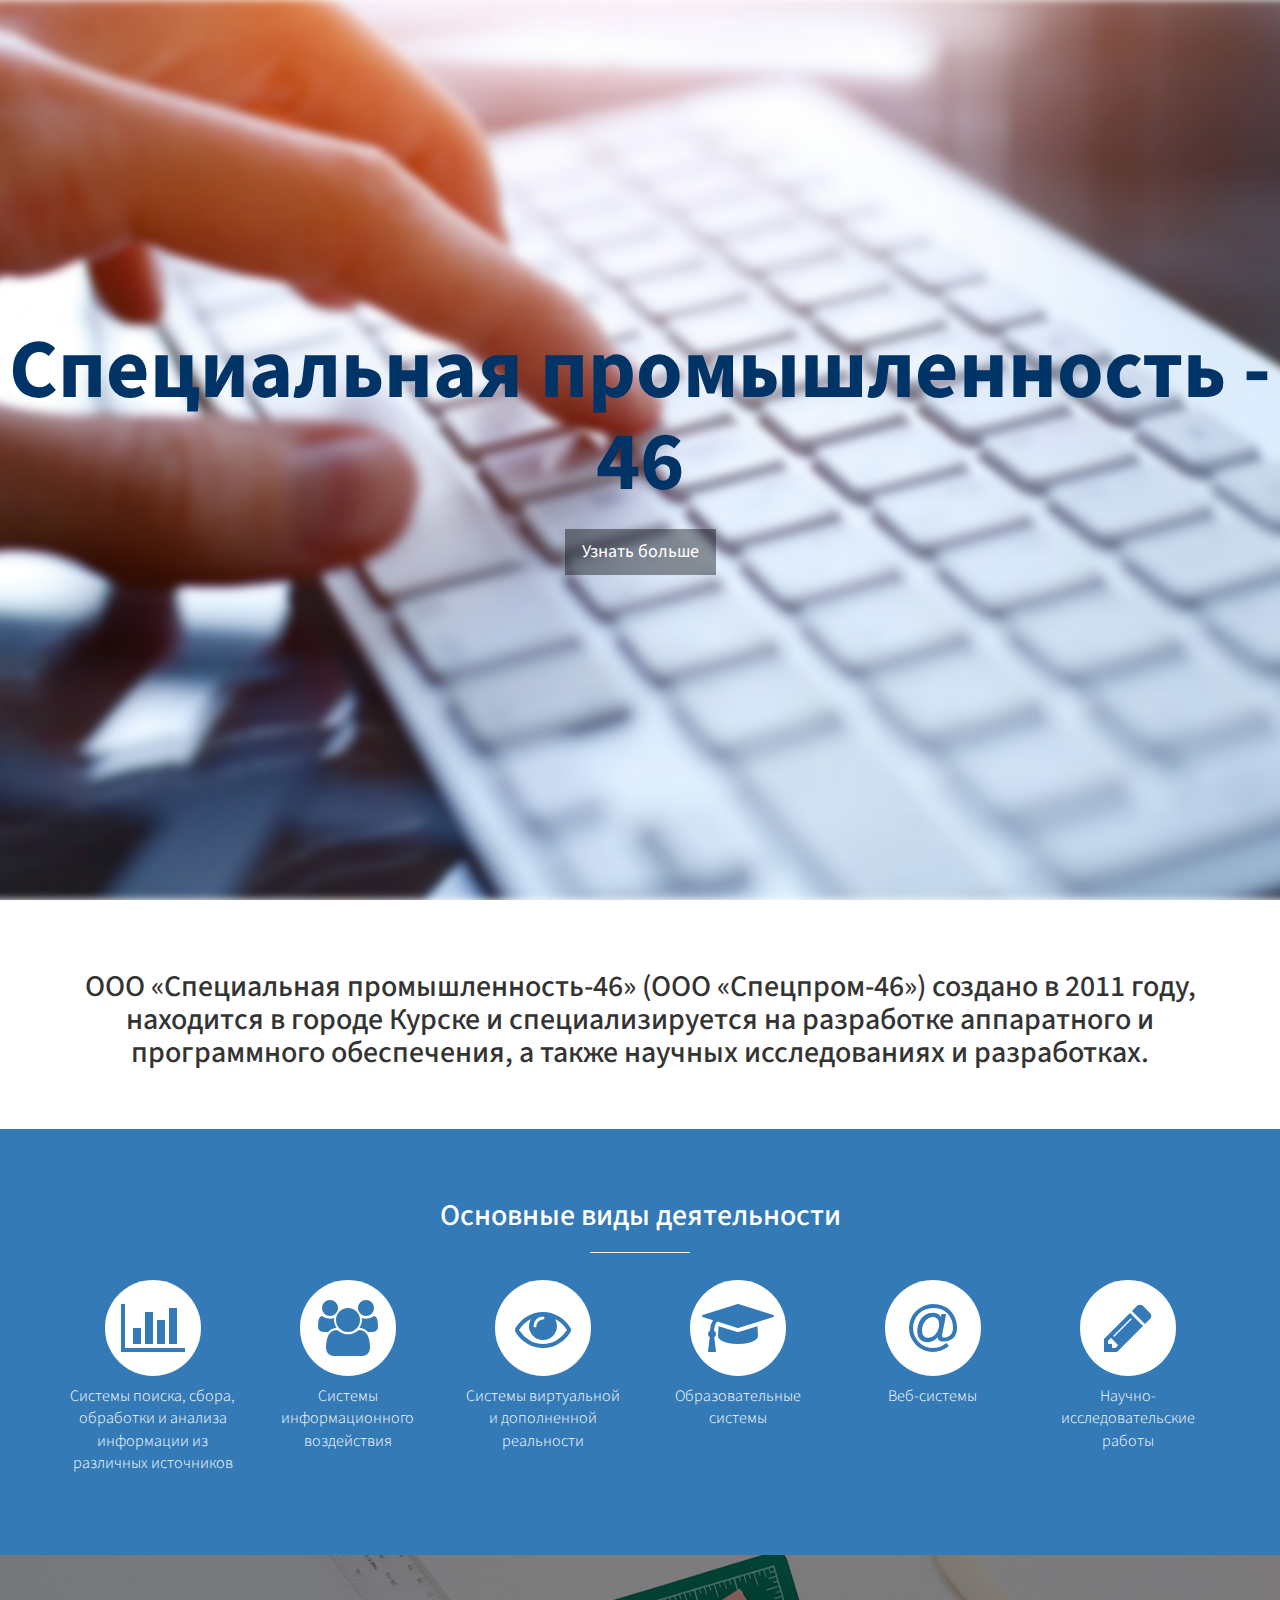
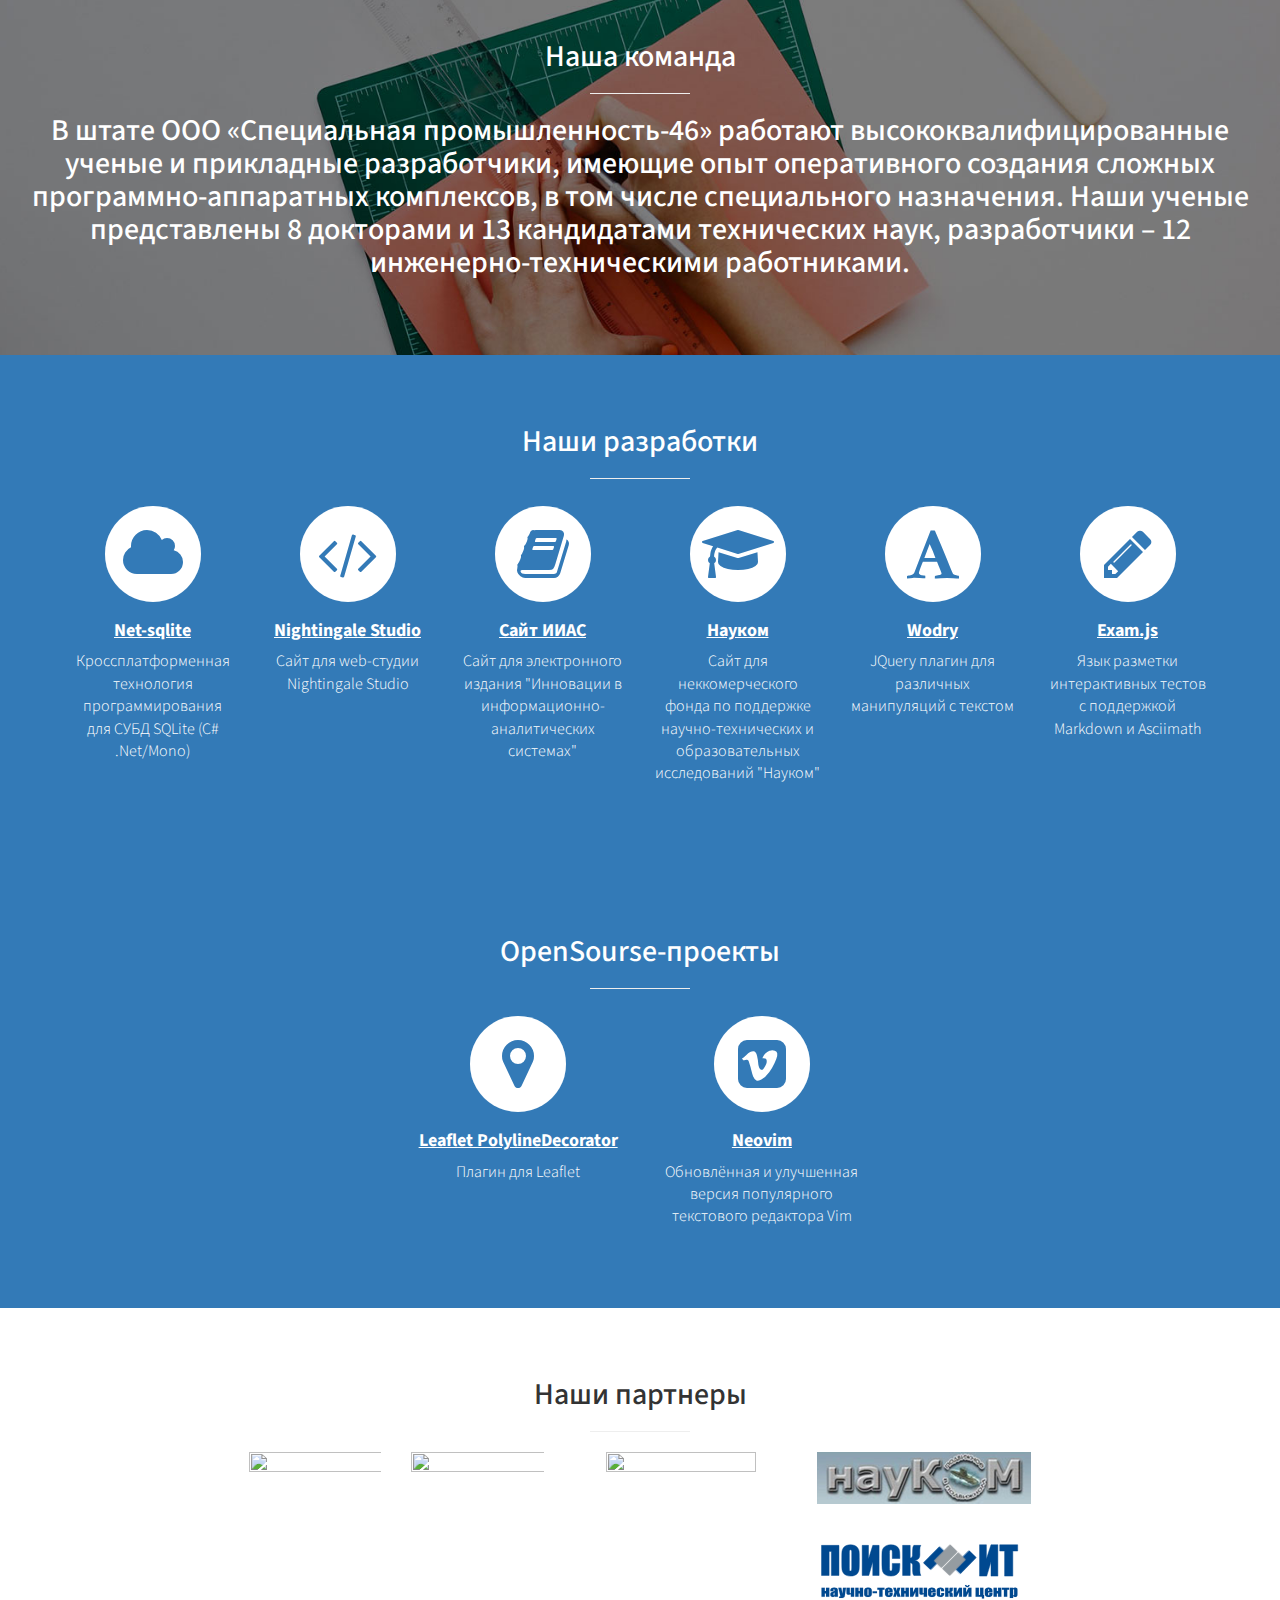
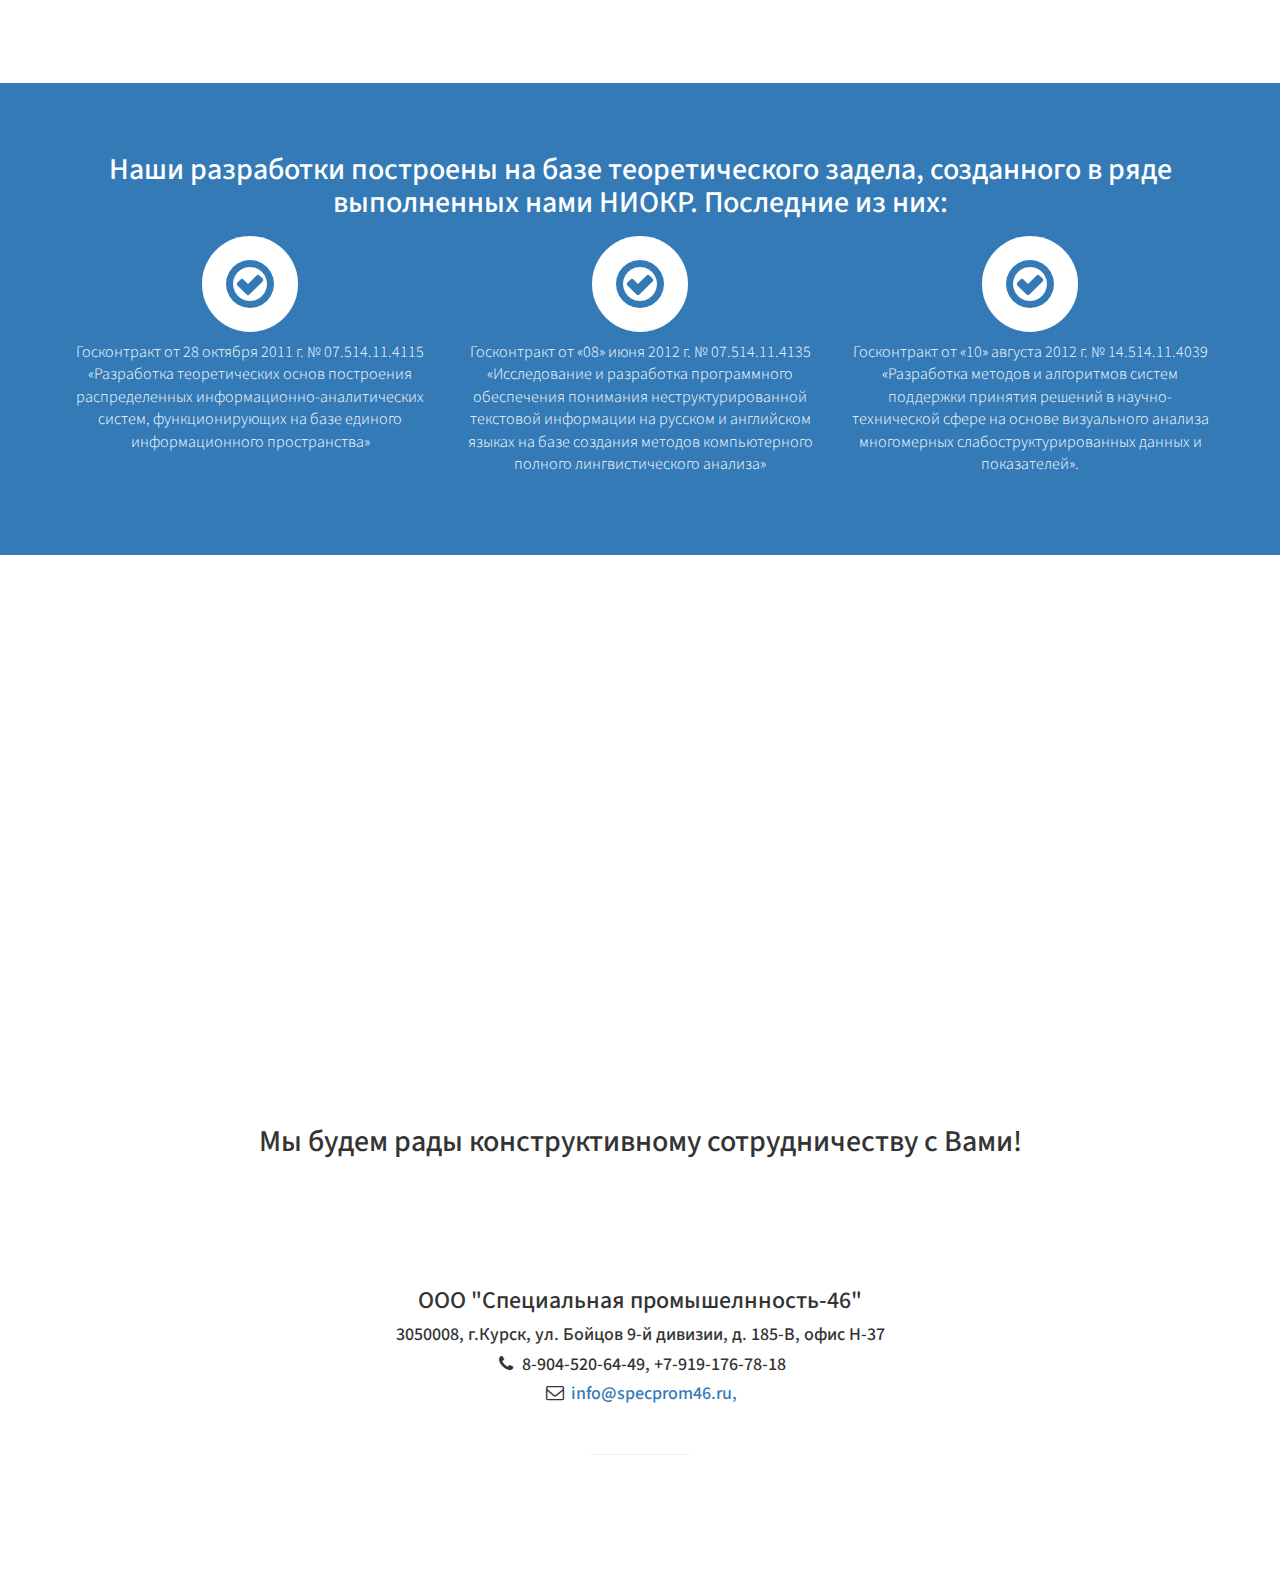
==== commit 3ba7ba10: "Add new components" ====
--- a/index.html
+++ b/index.html
@@ -36,7 +36,7 @@
 
 <header id="top" class="header">
     <div class="text-vertical-center">
-        <h1>Специальная промышленность - 46</h1>
+        <h1 сlass="title-sp">Специальная промышленность - 46</h1>
         <br>
         <a href="#about" class="btn btn-dark btn-lg">Узнать больше</a>
     </div>
@@ -156,99 +156,126 @@
 <section id="services" class="services bg-primary">
     <div class="container">
         <div class="row text-center">
-            <div class="col-lg-10 col-lg-offset-1">
+            <div class="col-lg-12 ">
                 <h2>Наши разработки</h2>
                 <hr class="small">
                 <div class="row">
 
-                    <div class="col-md-3 col-sm-6">
+                    <div class="col-md-2 col-sm-6">
                         <div class="service-item">
                                 <span class="fa-stack fa-4x">
                                 <i class="fa fa-circle fa-stack-2x"></i>
                                 <i class="fa fa-cloud fa-stack-1x text-primary"></i>
                             </span>
                             <h4>
-                                <strong>Net-sqlite</strong>
+                                <a href="https://github.com/daynin/net-sqlite" class="link"> <strong>Net-sqlite</strong>
+                                </a>
                             </h4>
                             <p class="lead">Кроссплатформенная технология программирования для СУБД SQLite (С#
                                 .Net/Mono)</p>
-                            <a class="btn btn-light" href="https://github.com/daynin/net-sqlite">Открыть</a>
-                        </div>
-                    </div>
-
-                    <div class="col-md-3 col-sm-6">
-                        <div class="service-item">
-                                <span class="fa-stack fa-4x">
-                                <i class="fa fa-circle fa-stack-2x"></i>
-                                <i class="fa fa-compass fa-stack-1x text-primary"></i>
-                            </span>
-                            <h4>
-                                <strong>TcpLogger</strong>
-                            </h4>
-                            <p class="lead">Инструмент логгированния TCP-трафика в файл</p>
-                            <a href="https://github.com/abtv/TcpLogger" class="btn btn-light">Открыть</a>
-                        </div>
-                    </div>
-
-                    <div class="col-md-3 col-sm-6">
-                        <div class="service-item">
-                                <span class="fa-stack fa-4x">
-                                <i class="fa fa-circle fa-stack-2x"></i>
-                                <i class="fa fa-flask fa-stack-1x text-primary"></i>
-                            </span>
-                            <h4>
-                                <strong>Nightingale Studio </strong>
+                        </div>
+                    </div>
+
+                    <div class="col-md-2 col-sm-6">
+                        <div class="service-item">
+                                <span class="fa-stack fa-4x">
+                                <i class="fa fa-circle fa-stack-2x"></i>
+                                <i class="fa fa-code fa-stack-1x text-primary"></i>
+                            </span>
+                            <h4>
+                                <a href="http://nightingale-studio.com/" class="link"> <strong>Nightingale
+                                    Studio </strong></a>
                             </h4>
                             <p class="lead">Сайт для web-студии Nightingale Studio </p>
-                            <a href="http://nightingale-studio.com/" class="btn btn-light">Открыть</a>
-                        </div>
-                    </div>
-
-                    <div class="col-md-3 col-sm-6">
-                        <div class="service-item">
-                                <span class="fa-stack fa-4x">
-                                <i class="fa fa-circle fa-stack-2x"></i>
-                                <i class="fa fa-shield fa-stack-1x text-primary"></i>
-                            </span>
-                            <h4>
-                                <strong>Сайт ИИАС</strong>
+                        </div>
+                    </div>
+
+                    <div class="col-md-2 col-sm-6">
+                        <div class="service-item">
+                                <span class="fa-stack fa-4x">
+                                <i class="fa fa-circle fa-stack-2x"></i>
+                                <i class="fa fa-book fa-stack-1x text-primary"></i>
+                            </span>
+                            <h4>
+                                <a href="http://www.iias.ru/" class="link"> <strong>Сайт ИИАС</strong></a>
                             </h4>
                             <p class="lead">Сайт для электронного издания "Инновации в информационно-аналитических
                                 системах"</p>
-                            <a href="http://www.iias.ru/" class="btn btn-light">Открыть</a>
-                        </div>
-                    </div>
-                </div>
-
-                <div class="row">
-                    <div class="col-md-3 col-sm-6">
-                        <div class="service-item">
-                                <span class="fa-stack fa-4x">
-                                <i class="fa fa-circle fa-stack-2x"></i>
-                                <i class="fa fa-shield fa-stack-1x text-primary"></i>
-                            </span>
-                            <h4>
-                                <strong>Науком</strong>
+                        </div>
+                    </div>
+
+                    <div class="col-md-2 col-sm-6">
+                        <div class="service-item">
+                                <span class="fa-stack fa-4x">
+                                <i class="fa fa-circle fa-stack-2x"></i>
+                                <i class="fa fa-graduation-cap fa-stack-1x text-primary"></i>
+                            </span>
+                            <h4>
+                                <a href="http://www.naycom.ru/" class="link"> <strong>Науком</strong></a>
                             </h4>
                             <p class="lead">Сайт для неккомерческого фонда по поддержке научно-технических и
                                 образовательных
                                 исследований "Науком"</p>
-                            <a href="http://www.naycom.ru/" class="btn btn-light">Открыть</a>
-                        </div>
-                    </div>
+                        </div>
+                    </div>
+
+                    <div class="col-md-2 col-sm-6">
+                        <div class="service-item">
+                                <span class="fa-stack fa-4x">
+                                <i class="fa fa-circle fa-stack-2x"></i>
+                                <i class="fa fa-font fa-stack-1x text-primary"></i>
+                            </span>
+                            <h4>
+                                <a href="https://github.com/daynin/wodry" class="link"> <strong>Wodry</strong></a>
+                            </h4>
+                            <p class="lead">JQuery плагин для различных манипуляций с текстом</p>
+                        </div>
+                    </div>
+
+                    <div class="col-md-2 col-sm-6">
+                        <div class="service-item">
+                                <span class="fa-stack fa-4x">
+                                <i class="fa fa-circle fa-stack-2x"></i>
+                                <i class="fa fa-pencil fa-stack-1x text-primary"></i>
+                            </span>
+                            <h4>
+                                <a href="http://nightingale-studio.com/exam.js/" class="link"> <strong>Exam.js</strong></a>
+                            </h4>
+                            <p class="lead">Язык разметки интерактивных тестов с поддержкой Markdown и Asciimath</p>
+                        </div>
+                    </div>
+
+                </div>
+                <!-- /.row (nested) -->
+            </div>
+            <!-- /.col-lg-10 -->
+        </div>
+        <!-- /.row -->
+    </div>
+    <!-- /.container -->
+</section>
+
+<section class="services bg-primary">
+    <div class="container">
+        <div class="row text-center">
+            <div class="col-lg-10 col-lg-offset-1">
+                <h2>OpenSourse-проекты</h2>
+                <hr class="small">
+                <div class="row">
+
+                    <div class="col-md-3 col-sm-6"></div>
                     <div class="col-md-3 col-sm-6">
                         <div class="service-item">
                                 <span class="fa-stack fa-4x">
                                 <i class="fa fa-circle fa-stack-2x"></i>
-                                <i class="fa fa-shield fa-stack-1x text-primary"></i>
-                            </span>
-                            <h4>
-                                <strong>WOW</strong>
-                            </h4>
-                            <p class="lead">jQuery плагин для анимации различных частей страницы при условии, что данные
-                                части
-                                страницы стали видны пользователю</p>
-                            <a href="https://github.com/matthieua/WOW" class="btn btn-light">Открыть</a>
+                                <i class="fa fa-map-marker fa-stack-1x text-primary"></i>
+                            </span>
+                            <h4>
+                                <a href="https://github.com/bbecquet/Leaflet.PolylineDecorator" class="link"> <strong>Leaflet
+                                    PolylineDecorator</strong>
+                                </a>
+                            </h4>
+                            <p class="lead">Плагин для Leaflet</p>
                         </div>
                     </div>
 
@@ -256,33 +283,16 @@
                         <div class="service-item">
                                 <span class="fa-stack fa-4x">
                                 <i class="fa fa-circle fa-stack-2x"></i>
-                                <i class="fa fa-shield fa-stack-1x text-primary"></i>
-                            </span>
-                            <h4>
-                                <strong>Grunt-react</strong>
-                            </h4>
-                            <p class="lead">Grunt-плагин для автоматической компиляции файлов с исходным кодом jsx в
-                                файлы с исходным
-                                кодом в js.</p>
-                            <a href="https://github.com/ericclemmons/grunt-react" class="btn btn-light">Открыть</a>
-                        </div>
-                    </div>
-
-                    <div class="col-md-3 col-sm-6">
-                        <div class="service-item">
-                                <span class="fa-stack fa-4x">
-                                <i class="fa fa-circle fa-stack-2x"></i>
-                                <i class="fa fa-flask fa-stack-1x text-primary"></i>
-                            </span>
-                            <h4>
-                                <strong>EaselJS</strong>
-                            </h4>
-                            <p class="lead">Javascript библиотека для работы с 2D графикой</p>
-                            <a href="https://github.com/CreateJS/EaselJS" class="btn btn-light">Открыть</a>
-                        </div>
-                    </div>
-
-                </div>
+                                <i class="fa fa-vimeo-square fa-stack-1x text-primary"></i>
+                            </span>
+                            <h4>
+                                <a href="https://github.com/neovim/neovim" class="link"> <strong>Neovim</strong></a>
+                            </h4>
+                            <p class="lead">Обновлённая и улучшенная версия популярного текстового редактора Vim </p>
+                        </div>
+                    </div>
+                </div>
+
                 <!-- /.row (nested) -->
             </div>
             <!-- /.col-lg-10 -->
@@ -303,60 +313,58 @@
                 <h2>Наши партнеры</h2>
                 <hr class="small">
                 <div class="row">
-                    <div class="col-md-6">
+                    <div class="col-md-1"></div>
+                    <div class="col-md-2">
                         <div class="portfolio-item">
-                            <a href="http://kursksu.ru">
-                                <img class="img-portfolio img-responsive"
+                            <a href="http://kursksu.ru" title="Курский Государственный Университет">
+                                <img class="img-portfolio img-responsive" width="150" height="150"
                                      src="https://upload.wikimedia.org/wikipedia/commons/thumb/6/61/KSU_emblema.png/220px-KSU_emblema.png">
                             </a>
                         </div>
                     </div>
-                    <div class="col-md-6">
+
+                    <div class="col-md-2">
                         <div class="portfolio-item">
-                            <a href="http://poisk-it.ru/">
-                                <img class="img-portfolio img-responsive" src="./img/poisk.svg">
+                            <a href="http://www.systemprom.ru/" title="АО СистемПром">
+                                <img class="img-portfolio img-responsive"
+                                     src="http://www.groteck.ru/attachments/news01/86708/sistemprom250.jpg" width="150"
+                                     height="150">
                             </a>
                         </div>
                     </div>
-                    <div class="col-md-6">
+
+                    <div class="col-md-3">
                         <div class="portfolio-item">
-                            <a href="http://naycom.ru/index.html">
-                                <img class="img-portfolio img-responsive" src="./img/naukom.png">
-                            </a>
-                        </div>
-                    </div>
-                    <div class="col-md-6">
-                        <div class="portfolio-item">
-                            <a href="http://www.bmstu.ru/">
+                            <a href="http://www.bmstu.ru/" title="МГТУ имени Баумана">
                                 <img class="img-portfolio img-responsive"
                                      src="http://abali.ru/wp-content/uploads/2013/03/Gerb_MGTU_imeni_Baumana.png"
-                                     width="200" height="300">
+                                     width="150" height="150">
                             </a>
                         </div>
                     </div>
-                    <div class="col-md-6">
-                        <div class="portfolio-item">
-                            <a href="http://evrikatrade.ru/">
-                                <img class="img-portfolio img-responsive"
-                                     src="https://41.img.avito.st/shop/logo/300x150/39198941_752187612.png">
-                            </a>
-                        </div>
-                    </div>
-                    <div class="col-md-6">
-                        <div class="portfolio-item">
-                            <a href="http://www.systemprom.ru/">
-                                <img class="img-portfolio img-responsive"
-                                     src="http://www.groteck.ru/attachments/news01/86708/sistemprom250.jpg" width="200"
-                                     height="300">
-                            </a>
-                        </div>
-                    </div>
-                </div>
-                <!-- /.row (nested) -->
-            </div>
-            <!-- /.col-lg-10 -->
-        </div>
-        <!-- /.row -->
+
+                <div class="col-md-3 ">
+                    <div class="portfolio-item">
+                        <a href="http://naycom.ru/index.html" title="Науком">
+                            <img class="img-portfolio img-responsive" src="./img/naukom.png">
+                        </a>
+                    </div>
+                </div>
+
+                <div class="col-md-3 ">
+                    <div class="portfolio-item">
+                        <a href="http://poisk-it.ru/" title="НТЦ Поиск">
+                            <img class="img-portfolio img-responsive" src="./img/poisk.svg">
+                        </a>
+                    </div>
+                </div>
+
+                </div>
+        <!-- /.row (nested) -->
+    </div>
+    <!-- /.col-lg-10 -->
+    </div>
+    <!-- /.row -->
     </div>
     <!-- /.container -->
 </section>
@@ -415,7 +423,8 @@
 <!-- Map -->
 <section id="contact" class="map">
 
-    <iframe width="100%" height="100%" frameborder="0" scrolling="no" style="pointer-events:none" marginheight="0" marginwidth="0"
+    <iframe width="100%" height="100%" frameborder="0" scrolling="no" style="pointer-events:none" marginheight="0"
+            marginwidth="0"
             src="https://www.google.com/maps/embed?pb=!1m18!1m12!1m3!1d2471.1634239918567!2d36.14613441577822!3d51.73004617967237!2m3!1f0!2f0!3f0!3m2!1i1024!2i768!4f13.1!3m3!1m2!1s0x412f0303ce5bce07%3A0xff85d6b74dbf063a!2z0YPQuy4g0JHQvtC50YbQvtCyIDkt0Lkg0LTQuNCy0LjQt9C40LgsIDE4NSwg0JrRg9GA0YHQuiwg0JrRg9GA0YHQutCw0Y8g0L7QsdC7LiwgMzA1MDAz!5e0!3m2!1sru!2sru!4v1460654049087"
             width="600" height="450" frameborder="0" style="border:0" allowfullscreen></iframe>
 </section>
@@ -435,14 +444,14 @@
             <div class="col-lg-10 col-lg-offset-1 text-center">
                 <h4><strong><h3>ООО "Специальная промышелнность-46"</h3></strong>
                 </h4>
-               <h4> <p>3050008, г.Курск,
+                <h4><p>3050008, г.Курск,
                     ул. Бойцов 9-й дивизии,
                     д. 185-В, офис Н-37</p></h4>
                 <ul class="list-unstyled">
                     <li>
-                        <h4><i class="fa fa-phone fa-fw"></i> 4712-51-52-49, 8-904-520-64-49</h4></li>
-                    <li><h4><i class="fa fa-envelope-o fa-fw"></i> <a href="mailto:aleksmirg@mail.ru">info@naycom.ru,
-                        info@specprom46.ru, aleksmirg@mail.ru</a></h4>
+                        <h4><i class="fa fa-phone fa-fw"></i> 8-904-520-64-49, +7-919-176-78-18</h4></li>
+                    <li><h4><i class="fa fa-envelope-o fa-fw"></i> <a href="mailto:aleksmirg@mail.ru">
+                        info@specprom46.ru,</a></h4>
                     </li>
                 </ul>
                 <br>
--- a/css/stylish-portfolio.css
+++ b/css/stylish-portfolio.css
@@ -16,6 +16,15 @@
     font-family: "Source Sans Pro","Helvetica Neue",Helvetica,Arial,sans-serif;
 }
 
+@font-face {
+    font-family: SFNS;
+    src: url(../font-awesome/fonts/9767.ttf);
+}
+
+.title-sp{
+    font-family: SFNS;
+}
+
 .text-vertical-center {
     display: table-cell;
     text-align: center;
@@ -23,10 +32,10 @@
 }
 
 .text-vertical-center h1 {
-    color:#0E294B;
+    color:#003366;
     margin: 0;
     padding: 0;
-    font-size: 4.5em;
+    font-size: 6em;
     font-weight: 700;
 }
 
@@ -250,4 +259,14 @@
 
 .title {
     margin-top: 50px;
-}+}
+
+.link {
+    color:white;
+    text-decoration:underline;
+}
+
+.link:hover{
+    color:#80DAEB;
+}
+
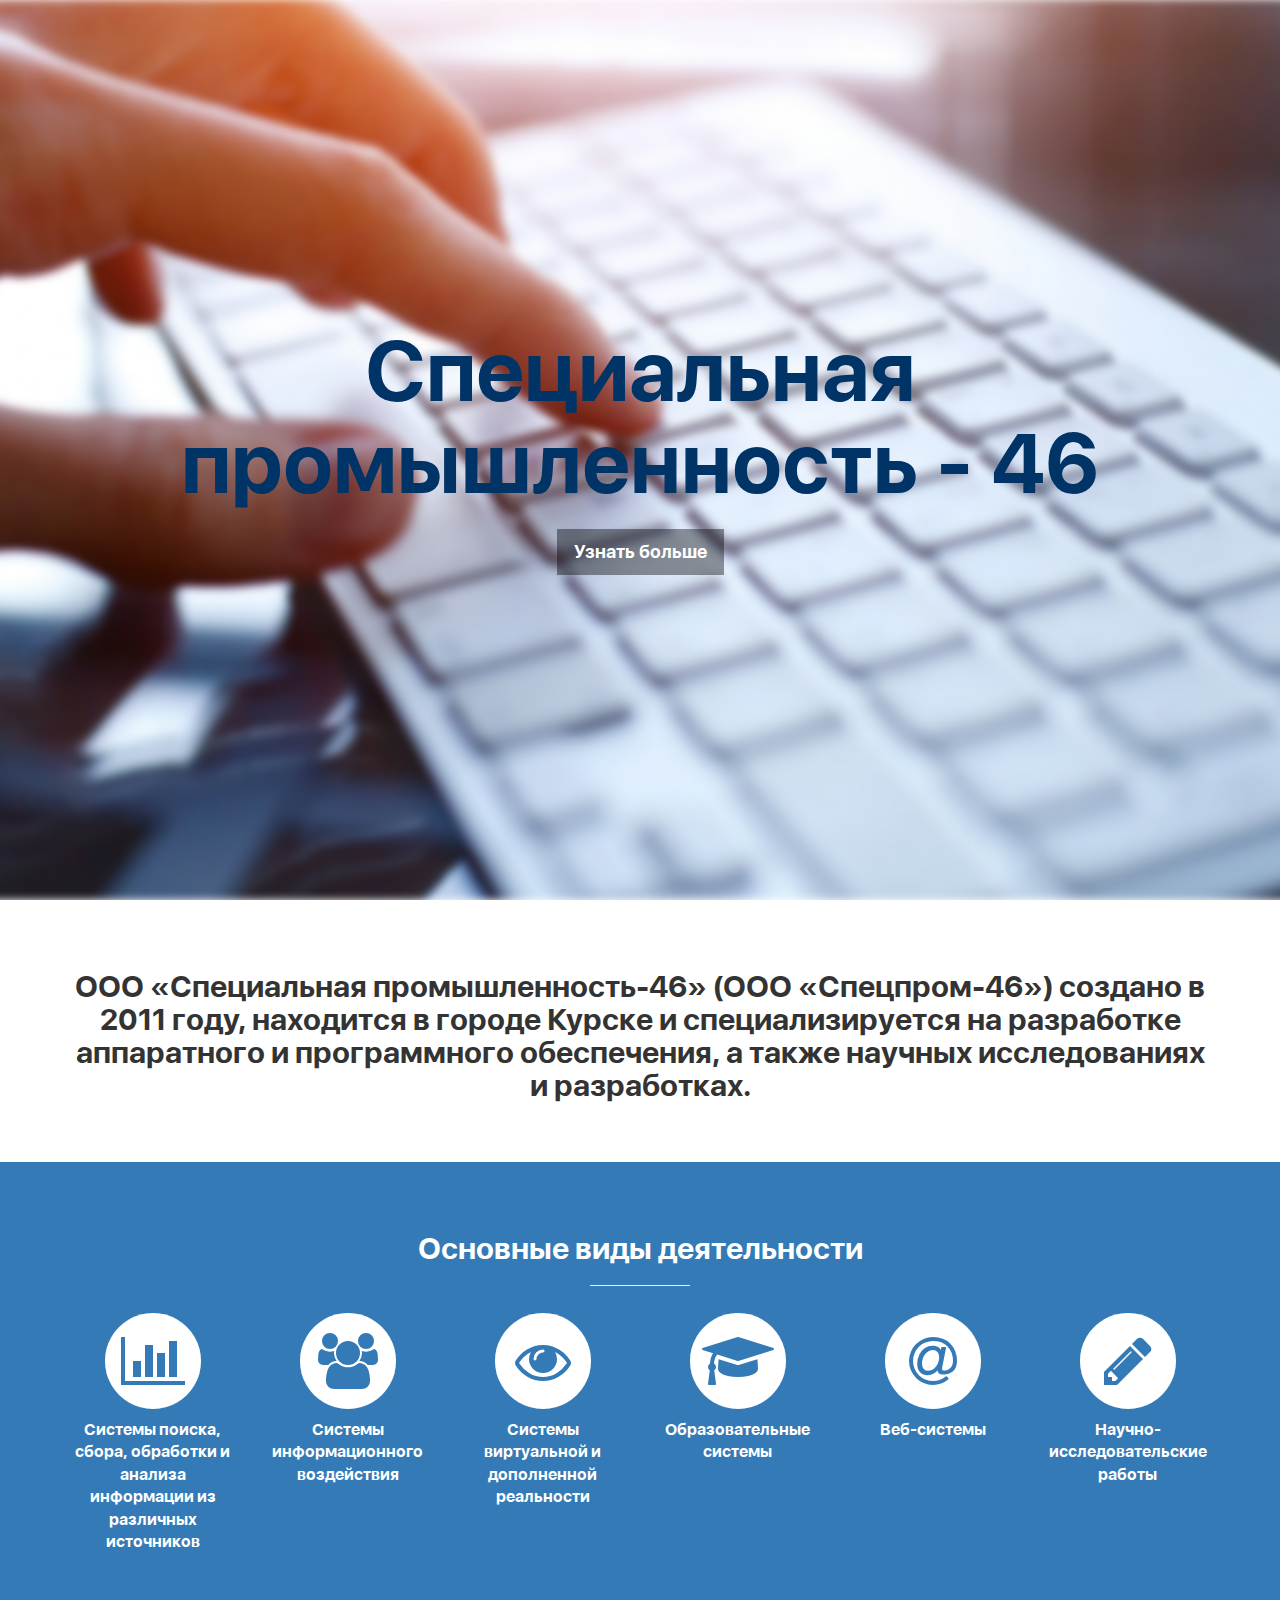
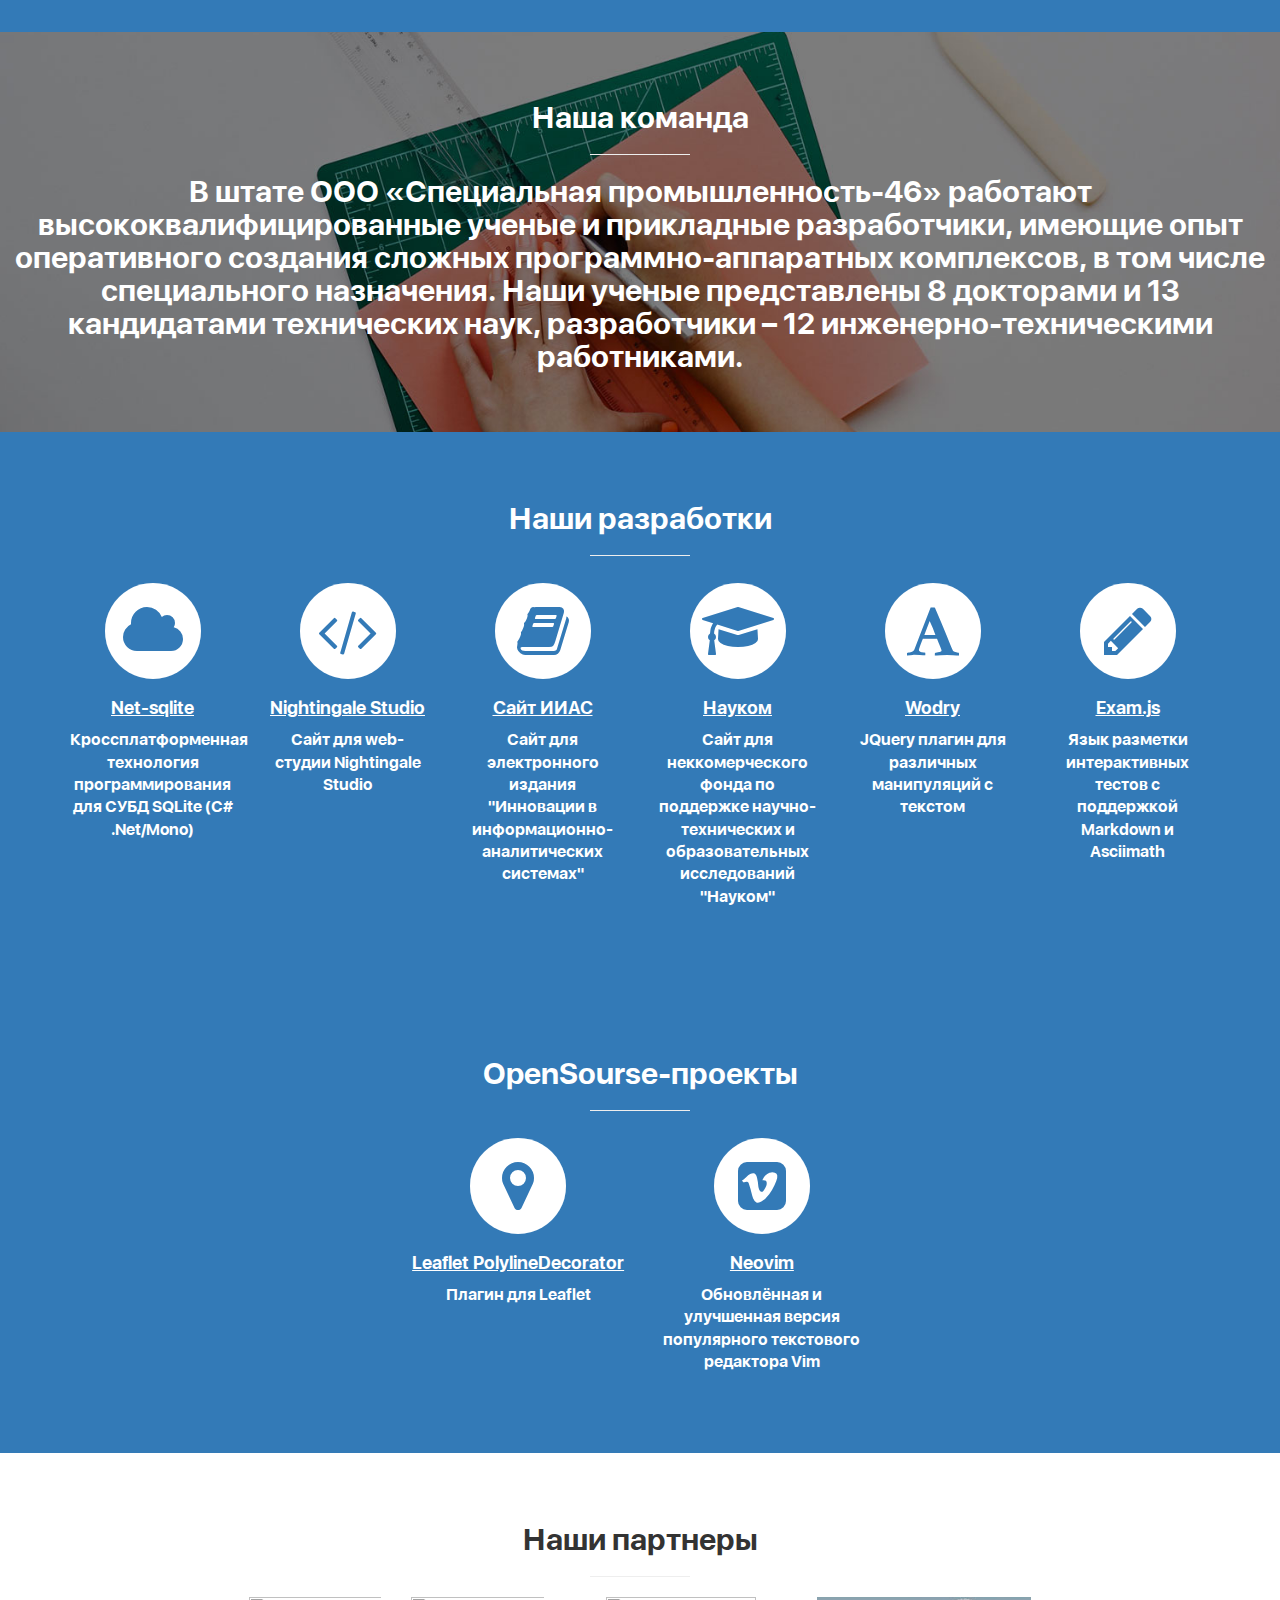
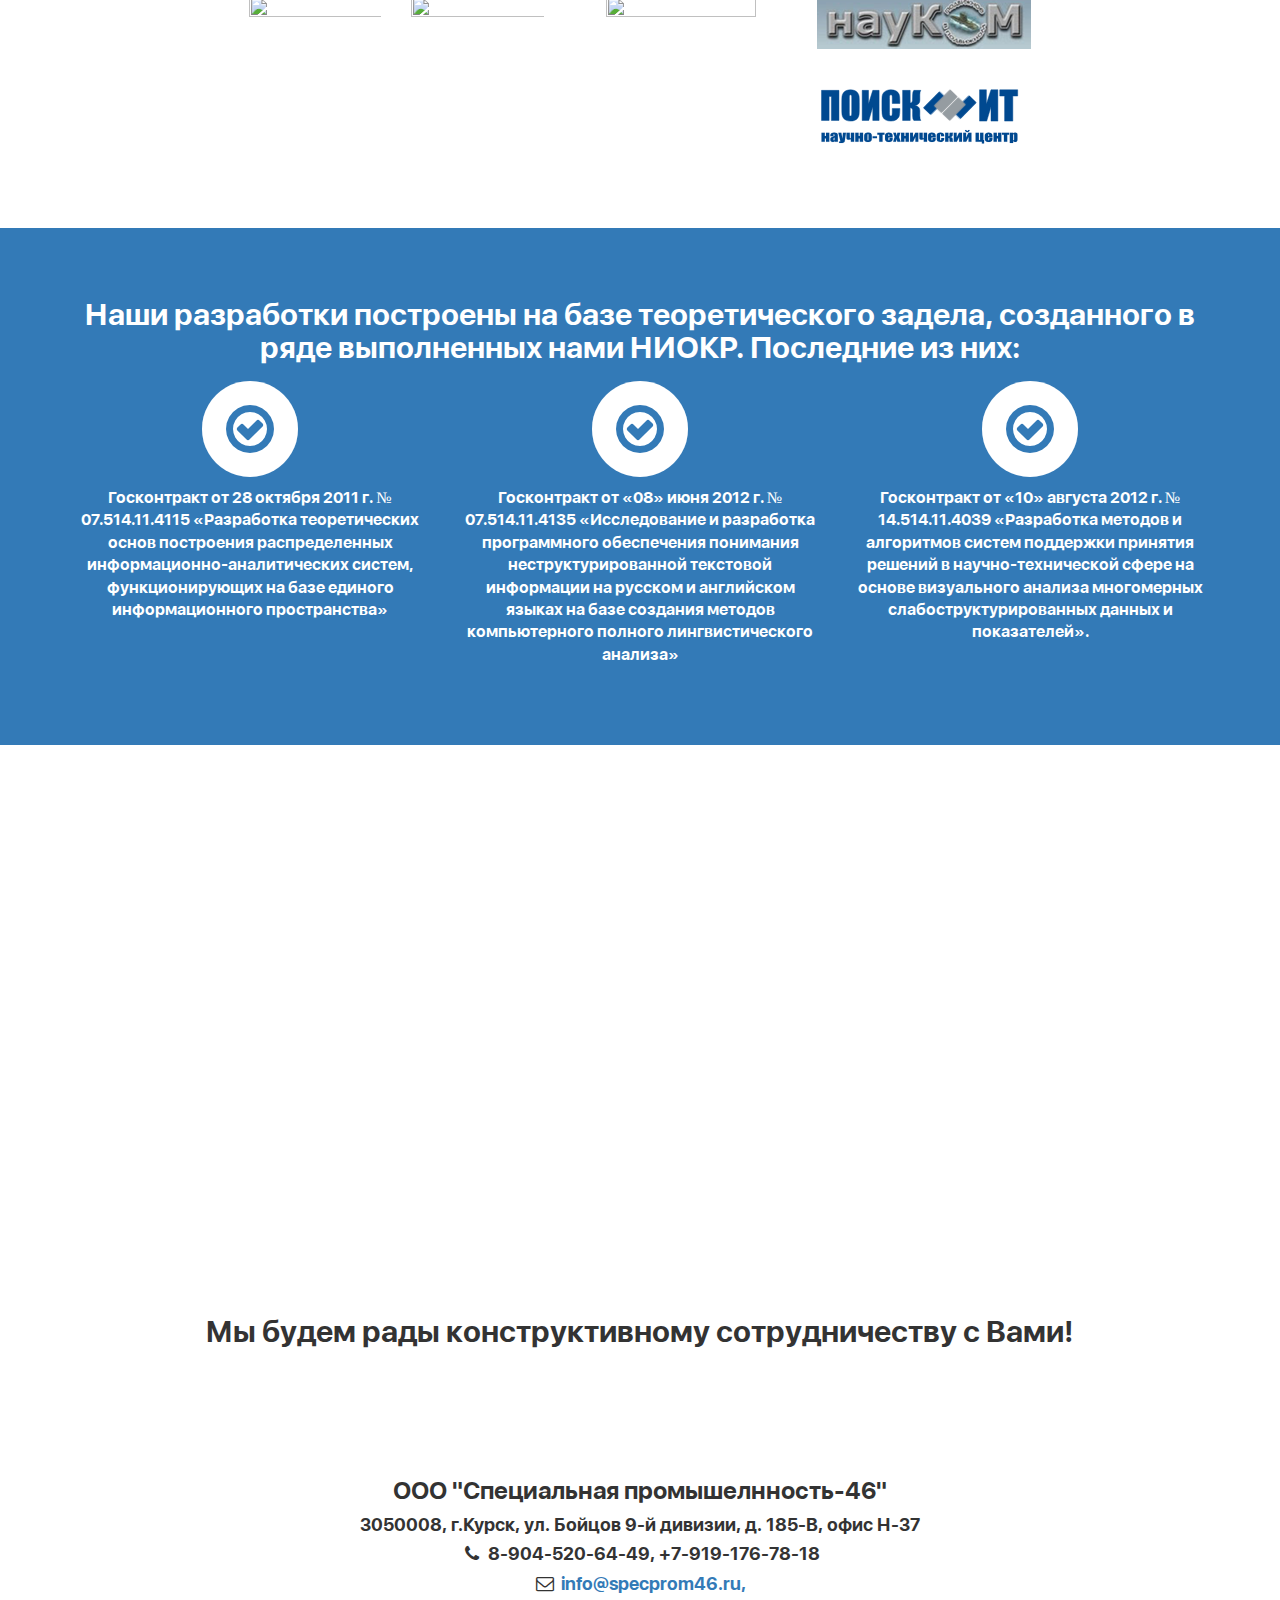
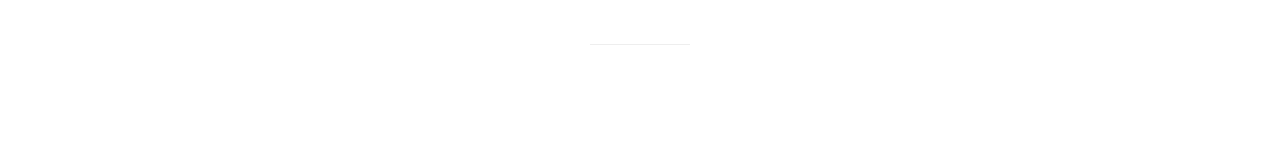
==== commit 1dce22ca: "fix bags" ====
--- a/index.html
+++ b/index.html
@@ -168,7 +168,7 @@
                                 <i class="fa fa-cloud fa-stack-1x text-primary"></i>
                             </span>
                             <h4>
-                                <a href="https://github.com/daynin/net-sqlite" class="link"> <strong>Net-sqlite</strong>
+                                <a href="https://github.com/daynin/net-sqlite" class="link" target="_blank"> <strong>Net-sqlite</strong>
                                 </a>
                             </h4>
                             <p class="lead">Кроссплатформенная технология программирования для СУБД SQLite (С#
@@ -183,7 +183,7 @@
                                 <i class="fa fa-code fa-stack-1x text-primary"></i>
                             </span>
                             <h4>
-                                <a href="http://nightingale-studio.com/" class="link"> <strong>Nightingale
+                                <a href="http://nightingale-studio.com/" class="link" target="_blank"> <strong>Nightingale
                                     Studio </strong></a>
                             </h4>
                             <p class="lead">Сайт для web-студии Nightingale Studio </p>
@@ -197,7 +197,7 @@
                                 <i class="fa fa-book fa-stack-1x text-primary"></i>
                             </span>
                             <h4>
-                                <a href="http://www.iias.ru/" class="link"> <strong>Сайт ИИАС</strong></a>
+                                <a href="http://www.iias.ru/" class="link" target="_blank"> <strong>Сайт ИИАС</strong></a>
                             </h4>
                             <p class="lead">Сайт для электронного издания "Инновации в информационно-аналитических
                                 системах"</p>
@@ -211,7 +211,7 @@
                                 <i class="fa fa-graduation-cap fa-stack-1x text-primary"></i>
                             </span>
                             <h4>
-                                <a href="http://www.naycom.ru/" class="link"> <strong>Науком</strong></a>
+                                <a href="http://www.naycom.ru/" class="link" target="_blank"> <strong>Науком</strong></a>
                             </h4>
                             <p class="lead">Сайт для неккомерческого фонда по поддержке научно-технических и
                                 образовательных
@@ -226,7 +226,7 @@
                                 <i class="fa fa-font fa-stack-1x text-primary"></i>
                             </span>
                             <h4>
-                                <a href="https://github.com/daynin/wodry" class="link"> <strong>Wodry</strong></a>
+                                <a href="https://github.com/daynin/wodry" class="link" target="_blank"> <strong>Wodry</strong></a>
                             </h4>
                             <p class="lead">JQuery плагин для различных манипуляций с текстом</p>
                         </div>
@@ -239,7 +239,7 @@
                                 <i class="fa fa-pencil fa-stack-1x text-primary"></i>
                             </span>
                             <h4>
-                                <a href="http://nightingale-studio.com/exam.js/" class="link"> <strong>Exam.js</strong></a>
+                                <a href="http://nightingale-studio.com/exam.js/" class="link" target="_blank"> <strong>Exam.js</strong></a>
                             </h4>
                             <p class="lead">Язык разметки интерактивных тестов с поддержкой Markdown и Asciimath</p>
                         </div>
@@ -271,7 +271,7 @@
                                 <i class="fa fa-map-marker fa-stack-1x text-primary"></i>
                             </span>
                             <h4>
-                                <a href="https://github.com/bbecquet/Leaflet.PolylineDecorator" class="link"> <strong>Leaflet
+                                <a href="https://github.com/bbecquet/Leaflet.PolylineDecorator" class="link" target="_blank"> <strong>Leaflet
                                     PolylineDecorator</strong>
                                 </a>
                             </h4>
@@ -286,7 +286,7 @@
                                 <i class="fa fa-vimeo-square fa-stack-1x text-primary"></i>
                             </span>
                             <h4>
-                                <a href="https://github.com/neovim/neovim" class="link"> <strong>Neovim</strong></a>
+                                <a href="https://github.com/neovim/neovim" class="link" target="_blank"> <strong>Neovim</strong></a>
                             </h4>
                             <p class="lead">Обновлённая и улучшенная версия популярного текстового редактора Vim </p>
                         </div>
@@ -316,7 +316,7 @@
                     <div class="col-md-1"></div>
                     <div class="col-md-2">
                         <div class="portfolio-item">
-                            <a href="http://kursksu.ru" title="Курский Государственный Университет">
+                            <a href="http://kursksu.ru"  target="_blank" title="Курский Государственный Университет">
                                 <img class="img-portfolio img-responsive" width="150" height="150"
                                      src="https://upload.wikimedia.org/wikipedia/commons/thumb/6/61/KSU_emblema.png/220px-KSU_emblema.png">
                             </a>
@@ -325,7 +325,7 @@
 
                     <div class="col-md-2">
                         <div class="portfolio-item">
-                            <a href="http://www.systemprom.ru/" title="АО СистемПром">
+                            <a href="http://www.systemprom.ru/" target="_blank" title="АО СистемПром">
                                 <img class="img-portfolio img-responsive"
                                      src="http://www.groteck.ru/attachments/news01/86708/sistemprom250.jpg" width="150"
                                      height="150">
@@ -335,7 +335,7 @@
 
                     <div class="col-md-3">
                         <div class="portfolio-item">
-                            <a href="http://www.bmstu.ru/" title="МГТУ имени Баумана">
+                            <a href="http://www.bmstu.ru/" target="_blank" title="МГТУ имени Баумана">
                                 <img class="img-portfolio img-responsive"
                                      src="http://abali.ru/wp-content/uploads/2013/03/Gerb_MGTU_imeni_Baumana.png"
                                      width="150" height="150">
@@ -345,7 +345,7 @@
 
                 <div class="col-md-3 ">
                     <div class="portfolio-item">
-                        <a href="http://naycom.ru/index.html" title="Науком">
+                        <a href="http://naycom.ru/index.html" target="_blank" title="Науком">
                             <img class="img-portfolio img-responsive" src="./img/naukom.png">
                         </a>
                     </div>
@@ -353,7 +353,7 @@
 
                 <div class="col-md-3 ">
                     <div class="portfolio-item">
-                        <a href="http://poisk-it.ru/" title="НТЦ Поиск">
+                        <a href="http://poisk-it.ru/" target="_blank" title="НТЦ Поиск">
                             <img class="img-portfolio img-responsive" src="./img/poisk.svg">
                         </a>
                     </div>
--- a/css/stylish-portfolio.css
+++ b/css/stylish-portfolio.css
@@ -12,16 +12,14 @@
     height: 100%;
 }
 
-body {
-    font-family: "Source Sans Pro","Helvetica Neue",Helvetica,Arial,sans-serif;
-}
-
 @font-face {
     font-family: SFNS;
-    src: url(../font-awesome/fonts/9767.ttf);
-}
-
-.title-sp{
+    src: url(../font-awesome/fonts/9654.ttf);
+    )
+}
+
+
+body {
     font-family: SFNS;
 }
 
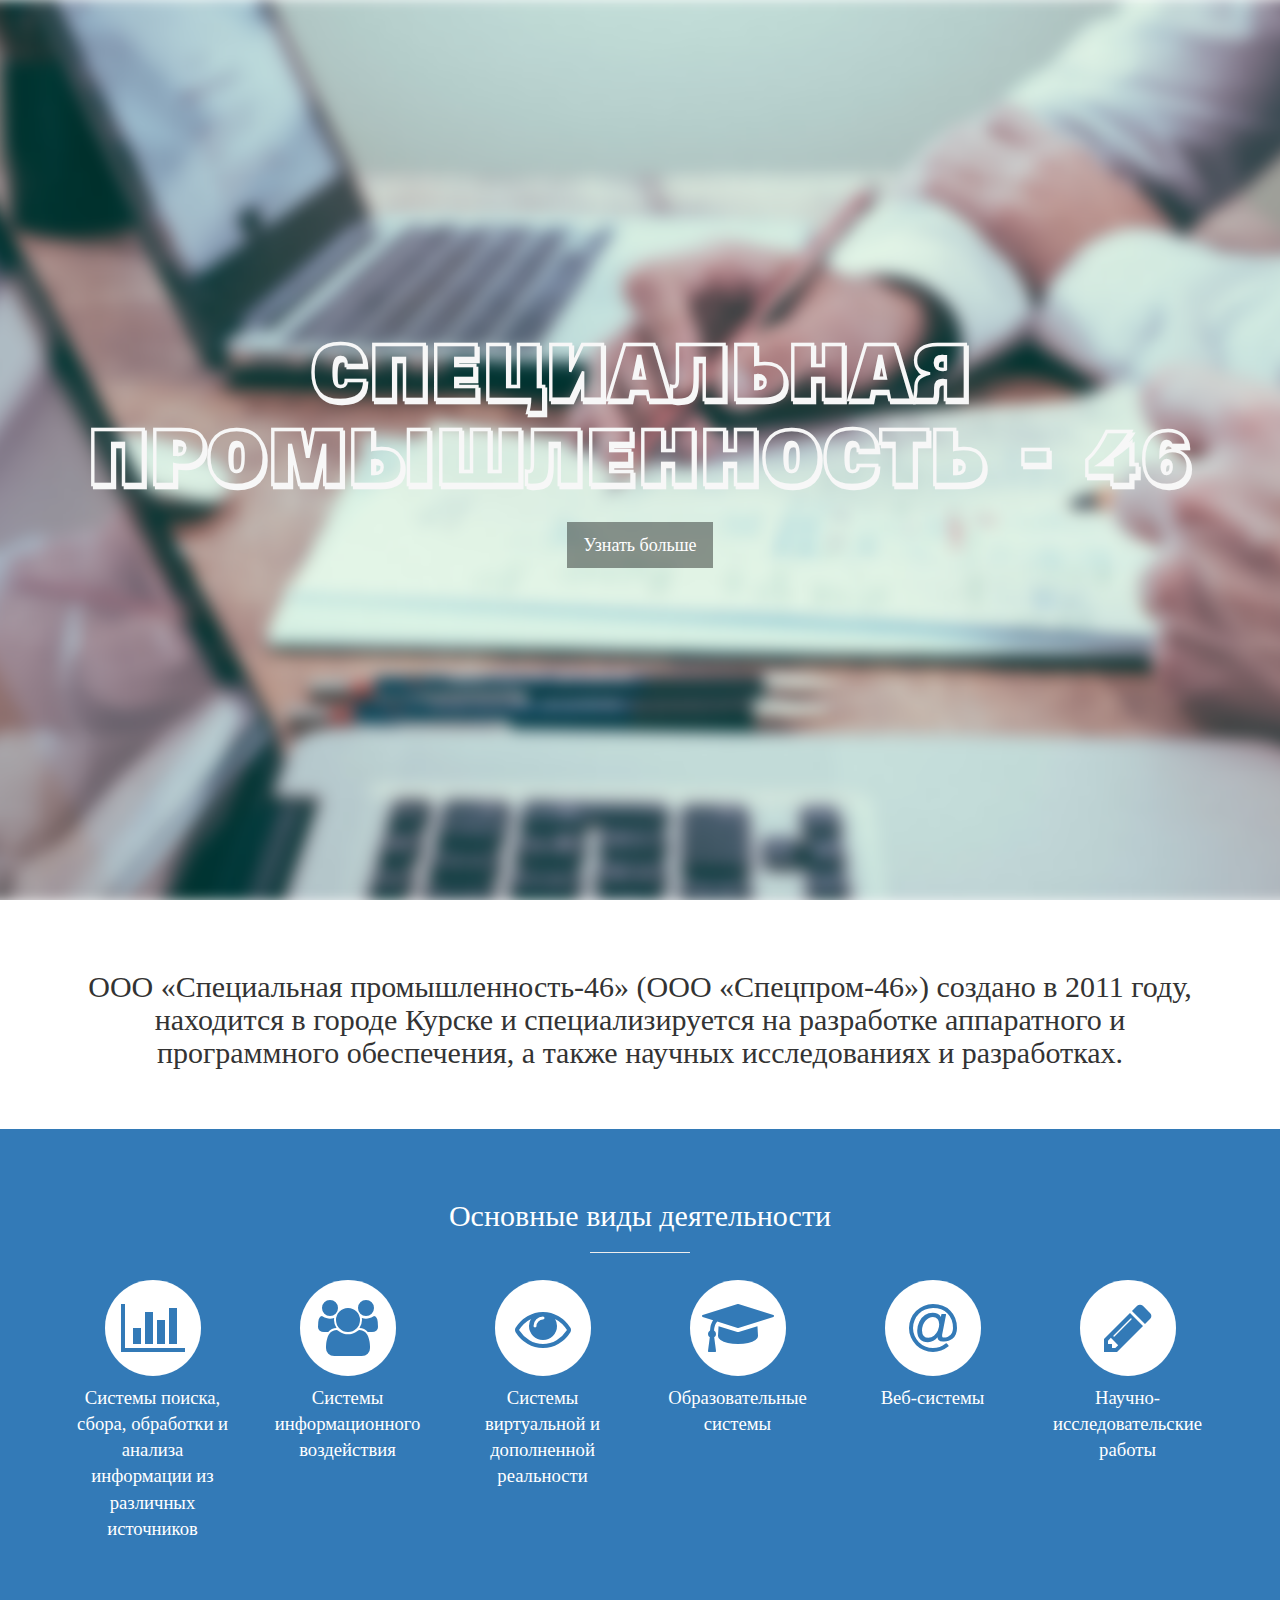
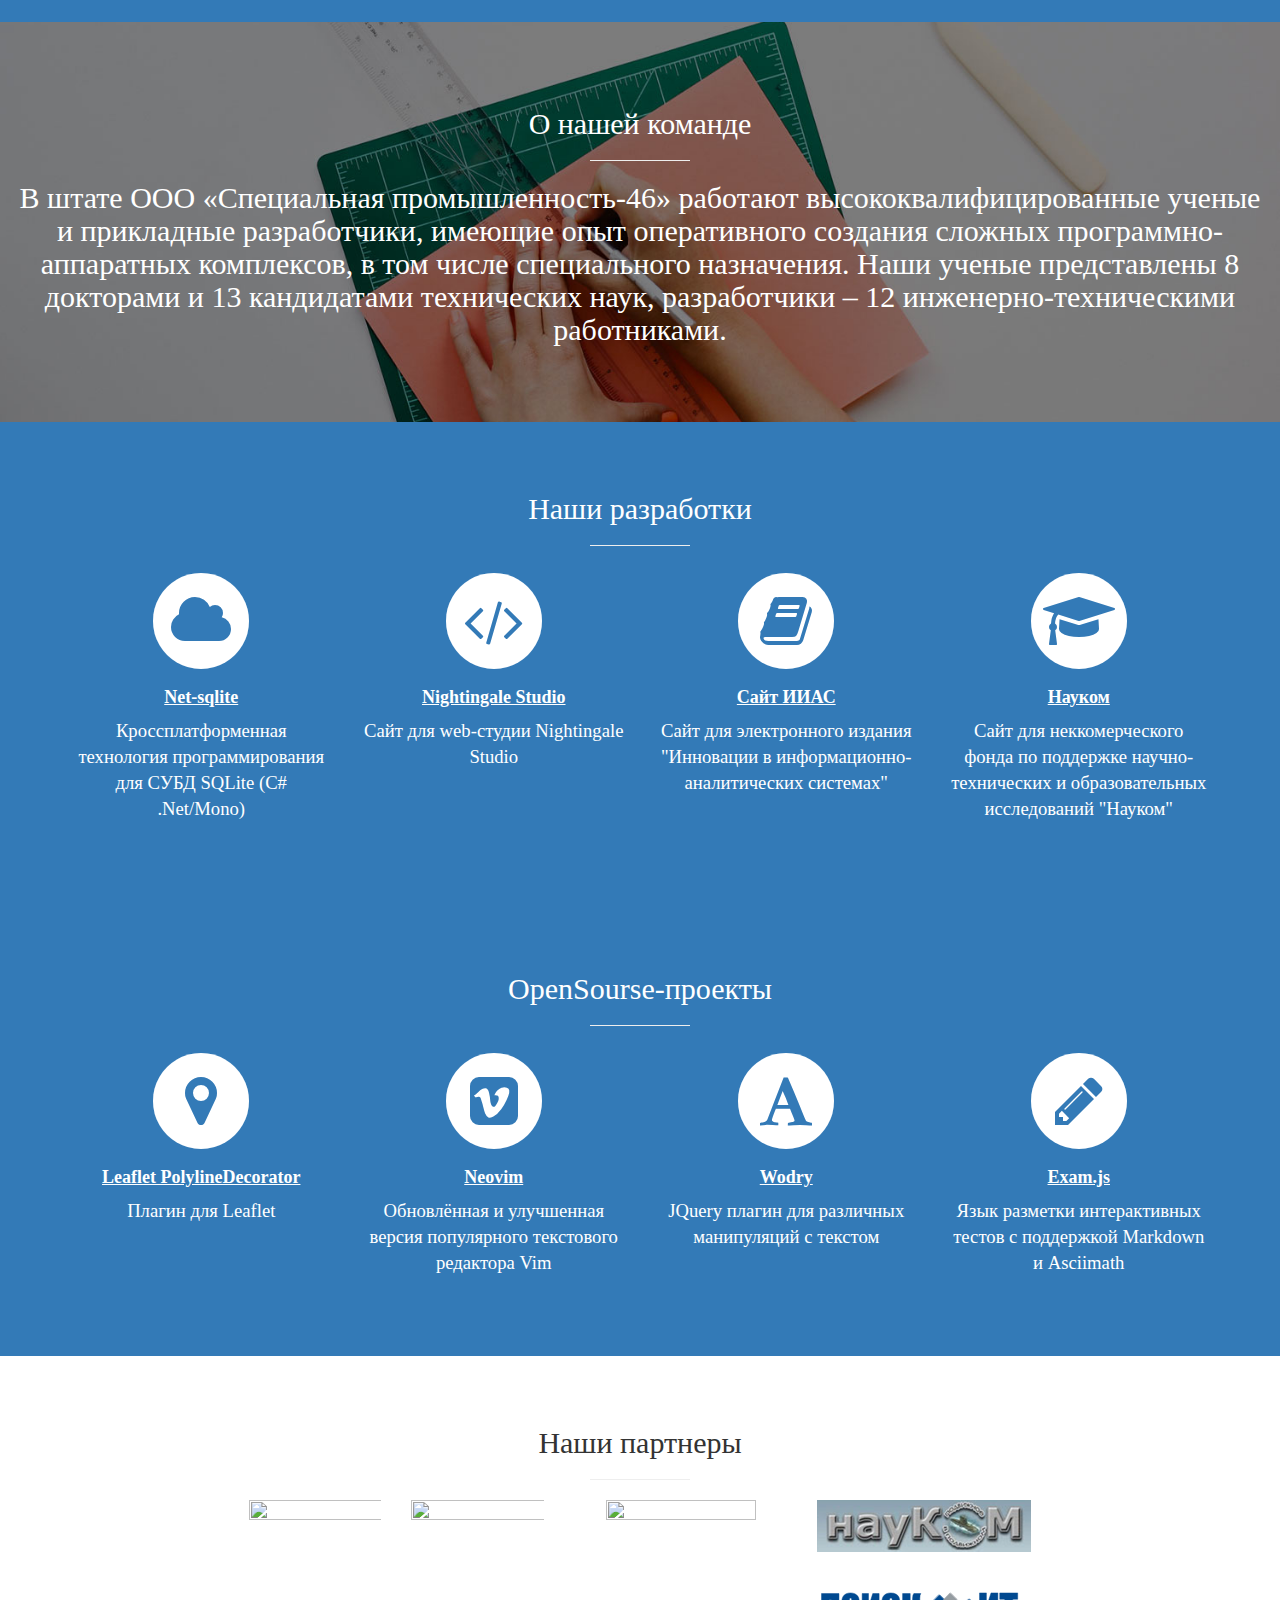
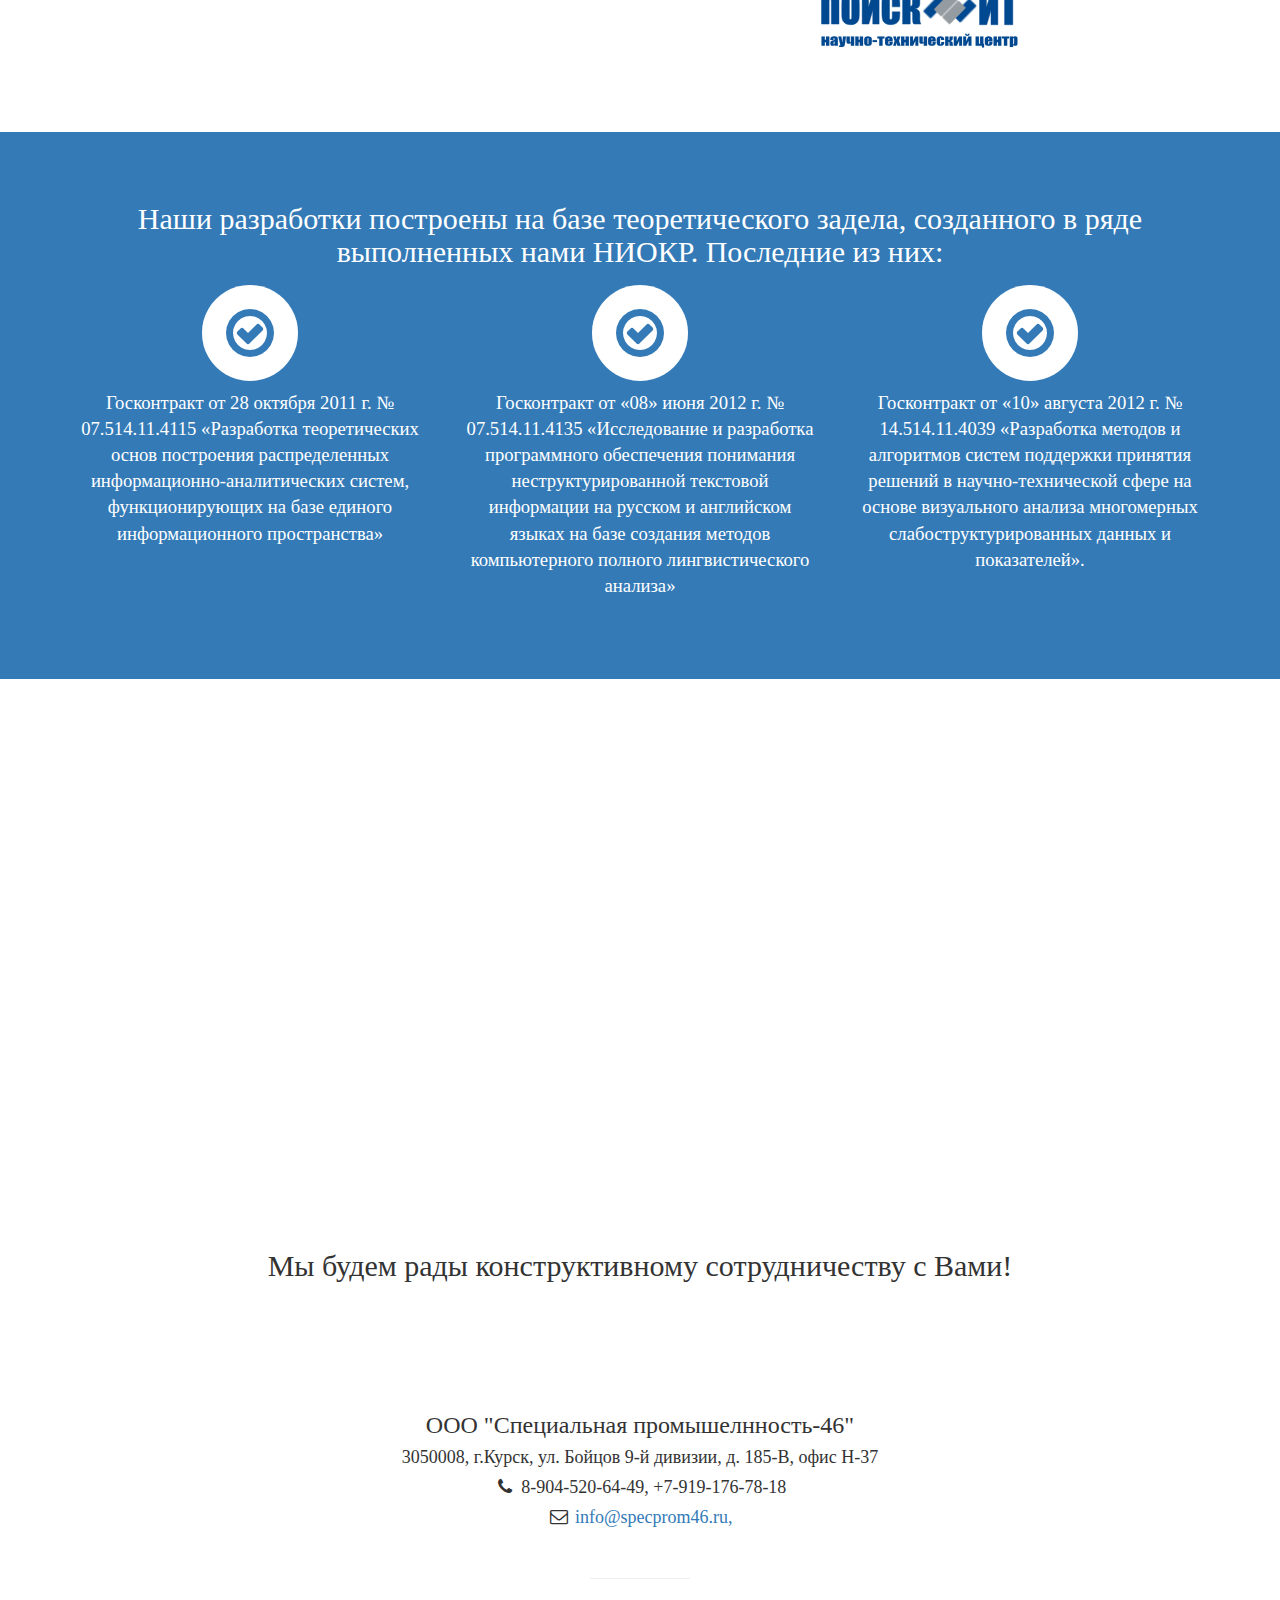
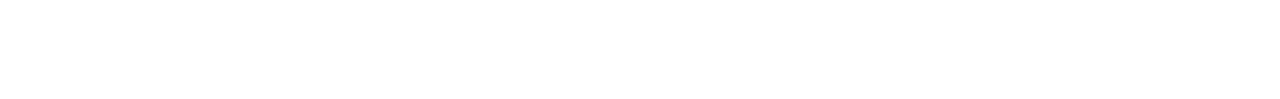
==== commit d0e539a3: "add new fonts" ====
--- a/index.html
+++ b/index.html
@@ -33,6 +33,7 @@
 
 <body>
 
+<div id="img-header"></div>
 
 <header id="top" class="header">
     <div class="text-vertical-center">
@@ -139,7 +140,7 @@
     <div class="text-vertical-center">
 
         <div class="col-lg-12 text-center">
-            <h2>Наша команда</h2>
+            <h2>О нашей команде</h2>
             <hr class="small">
             <h2>В штате ООО «Специальная промышленность-46» работают высококвалифицированные ученые и прикладные
                 разработчики, имеющие опыт оперативного создания сложных программно-аппаратных комплексов, в том числе
@@ -161,7 +162,7 @@
                 <hr class="small">
                 <div class="row">
 
-                    <div class="col-md-2 col-sm-6">
+                    <div class="col-md-3 col-sm-6">
                         <div class="service-item">
                                 <span class="fa-stack fa-4x">
                                 <i class="fa fa-circle fa-stack-2x"></i>
@@ -176,7 +177,7 @@
                         </div>
                     </div>
 
-                    <div class="col-md-2 col-sm-6">
+                    <div class="col-md-3 col-sm-6">
                         <div class="service-item">
                                 <span class="fa-stack fa-4x">
                                 <i class="fa fa-circle fa-stack-2x"></i>
@@ -190,7 +191,7 @@
                         </div>
                     </div>
 
-                    <div class="col-md-2 col-sm-6">
+                    <div class="col-md-3 col-sm-6">
                         <div class="service-item">
                                 <span class="fa-stack fa-4x">
                                 <i class="fa fa-circle fa-stack-2x"></i>
@@ -204,7 +205,7 @@
                         </div>
                     </div>
 
-                    <div class="col-md-2 col-sm-6">
+                    <div class="col-md-3 col-sm-6">
                         <div class="service-item">
                                 <span class="fa-stack fa-4x">
                                 <i class="fa fa-circle fa-stack-2x"></i>
@@ -219,31 +220,7 @@
                         </div>
                     </div>
 
-                    <div class="col-md-2 col-sm-6">
-                        <div class="service-item">
-                                <span class="fa-stack fa-4x">
-                                <i class="fa fa-circle fa-stack-2x"></i>
-                                <i class="fa fa-font fa-stack-1x text-primary"></i>
-                            </span>
-                            <h4>
-                                <a href="https://github.com/daynin/wodry" class="link" target="_blank"> <strong>Wodry</strong></a>
-                            </h4>
-                            <p class="lead">JQuery плагин для различных манипуляций с текстом</p>
-                        </div>
-                    </div>
-
-                    <div class="col-md-2 col-sm-6">
-                        <div class="service-item">
-                                <span class="fa-stack fa-4x">
-                                <i class="fa fa-circle fa-stack-2x"></i>
-                                <i class="fa fa-pencil fa-stack-1x text-primary"></i>
-                            </span>
-                            <h4>
-                                <a href="http://nightingale-studio.com/exam.js/" class="link" target="_blank"> <strong>Exam.js</strong></a>
-                            </h4>
-                            <p class="lead">Язык разметки интерактивных тестов с поддержкой Markdown и Asciimath</p>
-                        </div>
-                    </div>
+
 
                 </div>
                 <!-- /.row (nested) -->
@@ -258,12 +235,12 @@
 <section class="services bg-primary">
     <div class="container">
         <div class="row text-center">
-            <div class="col-lg-10 col-lg-offset-1">
+            <div class="col-md-12  ">
                 <h2>OpenSourse-проекты</h2>
                 <hr class="small">
+
                 <div class="row">
 
-                    <div class="col-md-3 col-sm-6"></div>
                     <div class="col-md-3 col-sm-6">
                         <div class="service-item">
                                 <span class="fa-stack fa-4x">
@@ -291,8 +268,36 @@
                             <p class="lead">Обновлённая и улучшенная версия популярного текстового редактора Vim </p>
                         </div>
                     </div>
-                </div>
-
+
+
+                    <div class="col-md-3 col-sm-6">
+                        <div class="service-item">
+                                <span class="fa-stack fa-4x">
+                                <i class="fa fa-circle fa-stack-2x"></i>
+                                <i class="fa fa-font fa-stack-1x text-primary"></i>
+                            </span>
+                            <h4>
+                                <a href="https://github.com/daynin/wodry" class="link" target="_blank"> <strong>Wodry</strong></a>
+                            </h4>
+                            <p class="lead">JQuery плагин для различных манипуляций с текстом</p>
+                        </div>
+                    </div>
+
+                    <div class="col-md-3 col-sm-6">
+                        <div class="service-item">
+                                <span class="fa-stack fa-4x">
+                                <i class="fa fa-circle fa-stack-2x"></i>
+                                <i class="fa fa-pencil fa-stack-1x text-primary"></i>
+                            </span>
+                            <h4>
+                                <a href="http://nightingale-studio.com/exam.js/" class="link" target="_blank"> <strong>Exam.js</strong></a>
+                            </h4>
+                            <p class="lead">Язык разметки интерактивных тестов с поддержкой Markdown и Asciimath</p>
+                        </div>
+                    </div>
+
+            </div>
+                    </div>
                 <!-- /.row (nested) -->
             </div>
             <!-- /.col-lg-10 -->
--- a/css/stylish-portfolio.css
+++ b/css/stylish-portfolio.css
@@ -13,14 +13,20 @@
 }
 
 @font-face {
-    font-family: SFNS;
-    src: url(../font-awesome/fonts/9654.ttf);
+    font-family: font_header;
+    src: url(../font-awesome/fonts/9.ttf);
+)
+}
+
+@font-face {
+    font-family: font_body;
+    src: url(../font-awesome/fonts/5.ttf);
     )
 }
 
 
 body {
-    font-family: SFNS;
+    font-family: font_body;
 }
 
 .text-vertical-center {
@@ -30,10 +36,11 @@
 }
 
 .text-vertical-center h1 {
-    color:#003366;
+    font-family: font_header;
+    color:#f7f7f7;
     margin: 0;
     padding: 0;
-    font-size: 6em;
+    font-size: 5.5em;
     font-weight: 700;
 }
 
@@ -167,13 +174,13 @@
     position: relative;
     width: 100%;
     height: 100%;
-    background: url(../img/it.png) no-repeat center center scroll;
+    background: url(../img/it-2.png) no-repeat center center scroll;
     -webkit-background-size: cover;
     -moz-background-size: cover;
     background-size: cover;
     -o-background-size: cover;
-
-}
+}
+
 
 /* About */
 
@@ -252,7 +259,7 @@
 }
 
 .lead{
-    font-size:12pt;
+    font-size:14pt;
 }
 
 .title {
